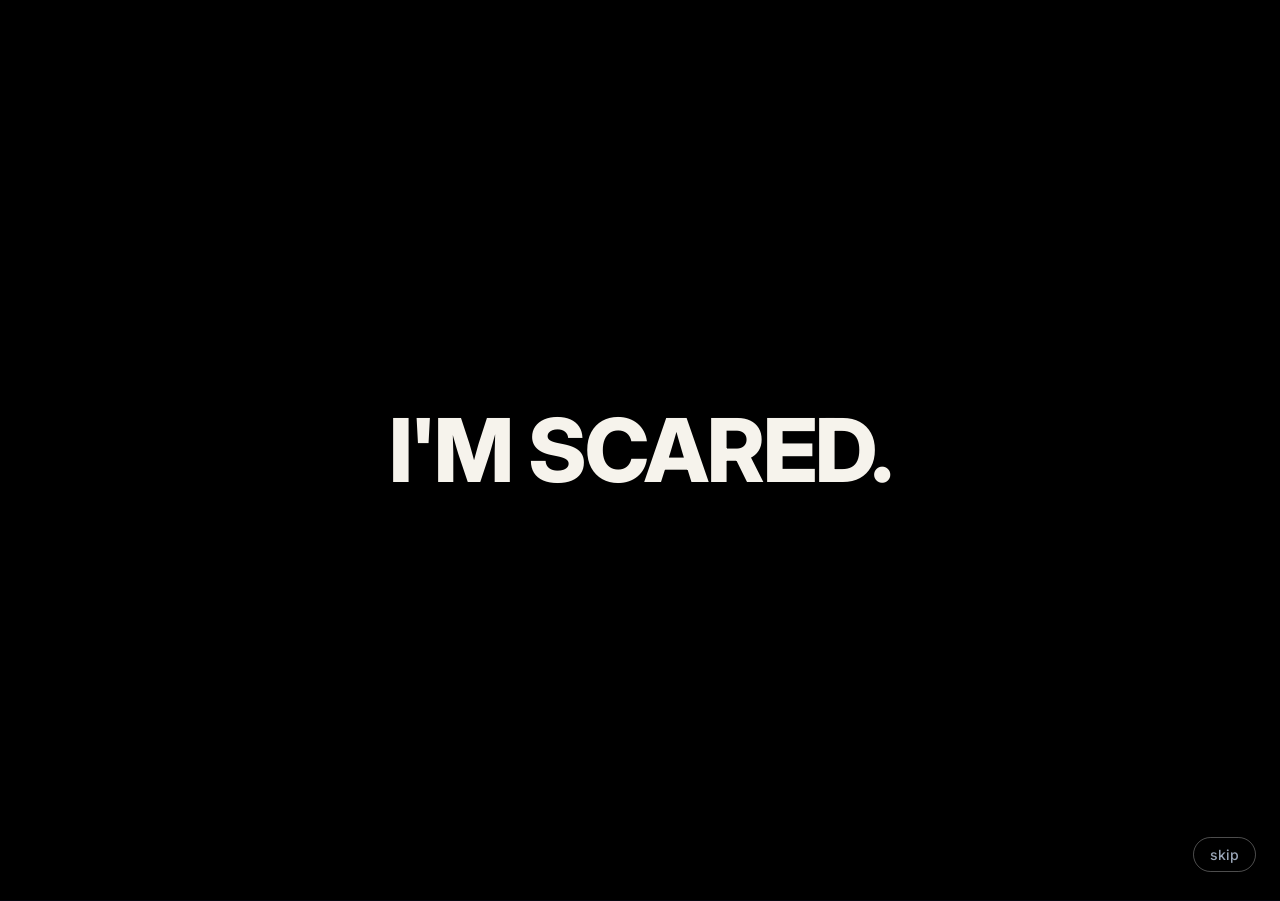
==== index.html @ d4929710 "Landing: age → % → email first, rest of the site after; top inviter gets it free forever; drop the b" ====
<!doctype html>
<html lang="en">
<head>
<meta charset="utf-8">
<meta name="viewport" content="width=device-width, initial-scale=1, viewport-fit=cover">
<title>Life Is Calling</title>
<meta name="description" content="A little fire that reminds you, a few times a day, that you're going to die. So you stop waiting for tomorrow and actually go live.">
<meta name="theme-color" content="#04070f">
<meta property="og:title" content="Life Is Calling">
<meta property="og:description" content="stop waiting for tomorrow.">
<meta property="og:image" content="https://christieonthestreet.github.io/lifeiscalling/img/home.jpg">
<link rel="icon" href="./icon.png">
<link rel="apple-touch-icon" href="./icon.png">
<link rel="preconnect" href="https://fonts.googleapis.com">
<link rel="preconnect" href="https://fonts.gstatic.com" crossorigin>
<link rel="stylesheet" href="https://fonts.googleapis.com/css2?family=Inter:wght@400;500;600;700;800&display=swap">
<style>
:root{
  --bg:#04070f; --bg2:#0a1428; --text:#f6f3ec; --muted:#9aa6b8; --line:rgba(255,255,255,.12);
  --sun:#f6dca6; --flame:#3d8bff; --ice:#9fd8ff;
  --melt:linear-gradient(115deg,#f79a7a 0%,#f5c99a 20%,#e6e2cf 36%,#67b8d6 54%,#7b98d6 72%,#d896c6 88%,#f79a7a 100%);
}
*{box-sizing:border-box;margin:0}
html{scroll-behavior:smooth;overflow-x:hidden}
body{background:var(--bg);color:var(--text);font-family:Inter,system-ui,sans-serif;-webkit-font-smoothing:antialiased;overflow-x:hidden}
a{color:inherit}
img{display:block;max-width:100%}
#sky{position:fixed;inset:0;z-index:0;pointer-events:none}
.page{position:relative;z-index:1}
.wrap{max-width:1120px;margin:0 auto;padding:0 20px}

/* nav */
nav{position:sticky;top:0;z-index:10;backdrop-filter:blur(14px);-webkit-backdrop-filter:blur(14px);background:rgba(4,7,15,.55);border-bottom:1px solid transparent;transition:border-color .3s}
nav.scrolled{border-bottom-color:var(--line)}
nav .wrap{display:flex;align-items:center;justify-content:space-between;height:64px;gap:16px}
.brand{display:flex;align-items:center;gap:8px;font-weight:700;font-size:17px;text-decoration:none;letter-spacing:-.2px}
.brand img{width:22px;height:auto}
.links{display:flex;align-items:center;gap:22px;font-size:14px;color:var(--muted)}
.links a{text-decoration:none}.links a:hover{color:var(--text)}
@media (max-width:720px){.links .hide-sm{display:none}}

/* buttons */
.btn{display:inline-flex;align-items:center;justify-content:center;gap:8px;border-radius:999px;padding:14px 24px;font-weight:600;font-size:16px;text-decoration:none;border:0;cursor:pointer;transition:transform .2s,box-shadow .2s}
.btn:hover{transform:translateY(-2px)}
.btn.melt{color:#1d1b2e;background:var(--melt);background-size:220% 100%;animation:melt 7s ease-in-out infinite alternate;box-shadow:0 0 28px rgba(247,154,122,.35),0 0 46px rgba(103,184,214,.25)}
.btn.ghost{border:1px solid rgba(255,255,255,.28);background:rgba(255,255,255,.04)}
.btn.small{padding:9px 16px;font-size:14px}
@keyframes melt{to{background-position:100% 0}}
@supports (background:linear-gradient(90deg in oklch,red,blue)){
  :root{--melt:linear-gradient(115deg in oklch,#f79a7a 0%,#f5c99a 20%,#e6e2cf 36%,#67b8d6 54%,#7b98d6 72%,#d896c6 88%,#f79a7a 100%)}
  h1 em,h2 em{background-image:linear-gradient(100deg in oklch,#f79a7a,#f5c99a 30%,#d896c6 65%,#67b8d6)}
}

/* hero */
.hero{display:grid;grid-template-columns:1.1fr .9fr;align-items:center;gap:40px;padding:72px 0 40px;min-height:calc(100vh - 64px);min-height:calc(100dvh - 64px)}
.kicker{display:inline-flex;align-items:center;gap:8px;font-size:13px;color:var(--muted);border:1px solid var(--line);border-radius:999px;padding:6px 12px;margin-bottom:22px}
.kicker i{width:7px;height:7px;border-radius:50%;background:#3dff9a;box-shadow:0 0 10px #3dff9a}
h1{font-weight:800;font-size:clamp(46px,8vw,96px);line-height:.95;letter-spacing:-3px}
h1 em,h2 em{font-style:normal;background:linear-gradient(100deg,#f79a7a,#f5c99a 30%,#d896c6 65%,#67b8d6);-webkit-background-clip:text;background-clip:text;color:transparent}
.secret{font-weight:600;font-size:clamp(17px,2.2vw,22px);color:var(--sun);margin-bottom:14px;letter-spacing:-.3px}
.lede{font-size:clamp(17px,2vw,20px);line-height:1.5;color:#c9d1dc;margin-top:22px;max-width:480px}
.ctas{display:flex;flex-wrap:wrap;gap:12px;margin-top:30px}
.soon{font-size:13px;color:var(--muted);margin-top:16px}
.hero-phone{justify-self:center;position:relative}
.hero-phone::before{content:"";position:absolute;inset:10% -8%;background:radial-gradient(circle,rgba(61,139,255,.35),transparent 65%);filter:blur(30px);z-index:-1}
.ticker{position:absolute;left:50%;bottom:-18px;transform:translateX(-50%);white-space:nowrap;max-width:92vw;background:rgba(10,20,40,.85);border:1px solid var(--line);border-radius:999px;padding:8px 16px;font-size:13px;color:var(--muted);font-variant-numeric:tabular-nums;backdrop-filter:blur(8px)}
.ticker b{color:var(--text)}
@media (max-width:860px){.hero{grid-template-columns:1fr;text-align:center;padding-top:48px;min-height:0}.lede{margin-left:auto;margin-right:auto}.ctas{justify-content:center}}

/* phone frame */
.phone{width:290px;aspect-ratio:390/844;border-radius:46px;padding:9px;background:linear-gradient(160deg,#2b3446,#11161f);box-shadow:0 0 0 1px rgba(255,255,255,.08),0 40px 90px rgba(0,0,0,.6)}
.phone img{width:100%;height:100%;object-fit:cover;border-radius:37px}
.tilt{transform:rotate(-3deg)}

/* excuses marquee */
.marquee{border-top:1px solid var(--line);border-bottom:1px solid var(--line);overflow:hidden;padding:18px 0;margin-top:40px;-webkit-mask-image:linear-gradient(90deg,transparent,#000 15% 85%,transparent);mask-image:linear-gradient(90deg,transparent,#000 15% 85%,transparent)}
.track{display:flex;gap:40px;width:max-content;animation:scroll 40s linear infinite}
.track span{font-weight:800;font-size:clamp(20px,3vw,30px);letter-spacing:-.5px;color:rgba(246,243,236,.85);white-space:nowrap}
.track span:nth-child(3n){color:var(--sun)}
.track span:nth-child(4n){color:rgba(246,243,236,.35)}
@keyframes scroll{to{transform:translateX(-50%)}}

/* sections */
section{padding:110px 0}
.eyebrow{font-size:13px;letter-spacing:3px;text-transform:lowercase;color:var(--muted);margin-bottom:14px}
h2{font-weight:800;font-size:clamp(36px,5.4vw,64px);line-height:1.02;letter-spacing:-2px}
.center{text-align:center}
.center .sub{margin-left:auto;margin-right:auto}
.sub{font-size:18px;line-height:1.55;color:#c9d1dc;margin-top:18px;max-width:520px}

/* screens strip */
.strip{display:flex;gap:26px;justify-content:center;margin-top:56px;overflow-x:auto;scroll-snap-type:x mandatory;padding:10px 20px 30px;-ms-overflow-style:none;scrollbar-width:none}
.strip::-webkit-scrollbar{display:none}
.strip figure{flex:0 0 auto;scroll-snap-align:center;text-align:center}
.strip .phone{width:230px}
.strip figure:nth-child(odd) .phone{transform:translateY(24px)}
.strip figcaption{margin-top:36px;font-weight:600}
.strip figcaption span{display:block;font-weight:400;font-size:14px;color:var(--muted);margin-top:4px}
@media (max-width:1000px){.strip{justify-content:flex-start;-webkit-mask-image:linear-gradient(90deg,transparent,#000 15% 85%,transparent);mask-image:linear-gradient(90deg,transparent,#000 15% 85%,transparent)}}

/* feature rows */
.feature{display:grid;grid-template-columns:1fr 1fr;gap:60px;align-items:center}
.feature.flip .text{order:2}
.feature .art{justify-self:center}
@media (max-width:860px){.feature{grid-template-columns:1fr;text-align:center}.feature.flip .text{order:0}.feature .sub{margin-left:auto;margin-right:auto}}
.notifs{display:flex;flex-direction:column;gap:14px;width:min(380px,100%)}
.notif{display:flex;gap:12px;align-items:flex-start;padding:14px 16px;border-radius:22px;background:rgb(255 255 255 / .09);border:1px solid rgb(255 255 255 / .12);backdrop-filter:blur(16px);text-align:left;animation:pop .8s both}
.notif:nth-child(2){animation-delay:.25s;opacity:.85;transform:scale(.97)}
.notif:nth-child(3){animation-delay:.5s;opacity:.65;transform:scale(.94)}
.notif img{width:38px;height:38px;border-radius:10px;background:#0a1830;padding:4px;object-fit:contain;flex:none}
.notif .t{display:flex;justify-content:space-between;font-weight:600;font-size:14px;gap:10px}
.notif .t span{color:var(--muted);font-weight:400}
.notif p{font-size:14px;color:#dfe5ee;margin-top:2px;line-height:1.35}
@keyframes pop{from{opacity:0;transform:translateY(16px)}}
.pills{display:flex;flex-wrap:wrap;gap:8px;margin-top:22px}
@media (max-width:860px){.pills{justify-content:center}}
.pill{font-size:13px;border:1px solid var(--line);border-radius:999px;padding:7px 12px;color:#dfe5ee}

/* weeks grid */
.weeks{margin-top:44px;display:flex;flex-direction:column;align-items:center;gap:18px}
.age{display:flex;align-items:center;gap:12px;font-size:18px}
.age input{width:86px;text-align:center;font:600 22px Inter,sans-serif;color:var(--text);background:rgba(255,255,255,.06);border:1px solid rgb(255 255 255 / .22);border-radius:14px;padding:10px}
#grid{width:min(760px,100%);height:auto}
.weeks .big{font-weight:800;font-size:clamp(34px,5vw,52px);letter-spacing:-1.5px;font-variant-numeric:tabular-nums}
.weeks .note{color:var(--muted);font-size:14px}

/* join: the fire, your age, your %, then your email */
.joinflow{min-height:calc(100vh - 64px);min-height:calc(100dvh - 64px);display:flex;align-items:center;padding:56px 0 70px}
.joinflow>.wrap{width:100%}
html.locked #rest,html.locked footer{display:none}
.peek{margin-top:26px;background:none;border:0;color:var(--muted);font:500 15px Inter,sans-serif;text-decoration:underline;cursor:pointer}
.jfire{position:relative;display:inline-flex;flex-direction:column;align-items:center;margin-bottom:22px}
.jfire img{width:96px;animation:float 4s ease-in-out infinite}
.bubble{background:#f6f3ec;color:#0a0d16;font-weight:700;font-size:18px;padding:12px 18px;border-radius:20px;margin-bottom:16px;position:relative;white-space:nowrap}
.bubble:after{content:"";position:absolute;left:50%;bottom:-8px;width:16px;height:16px;background:#f6f3ec;transform:translateX(-50%) rotate(45deg);border-radius:3px}
.jage{display:flex;flex-wrap:wrap;gap:14px;justify-content:center;align-items:center;margin-top:30px}
.jage .age input{width:96px}
.jresult{margin-top:40px}
.jpct{font-weight:800;font-size:clamp(40px,9vw,76px);letter-spacing:-2px;font-variant-numeric:tabular-nums;line-height:1}
.jlabel{color:var(--muted);font-size:20px;margin-top:6px}
.jbar{width:min(520px,100%);height:12px;border-radius:99px;background:#1f2a40;margin:22px auto 14px;overflow:hidden}
.jbar div{height:100%;width:0;border-radius:99px;background:linear-gradient(90deg,#ff4b3e,#f6dca6);transition:width 1.6s cubic-bezier(.2,.8,.2,1)}
.jsecs{font-size:18px}.jsecs b{font-variant-numeric:tabular-nums}
.fine{color:var(--muted);font-size:13px;margin-top:10px;line-height:1.5}
.jform,.jshare{display:flex;flex-direction:column;gap:12px;width:min(420px,100%);margin:44px auto 0}
.jpitch{font-weight:700;font-size:20px;line-height:1.35;margin-bottom:6px}
.jform input{font:inherit;font-size:17px;color:var(--text);background:rgba(255,255,255,.06);border:1px solid rgb(255 255 255 / .22);border-radius:999px;padding:15px 20px;text-align:center;outline:none}
.jform input:focus{border-color:var(--sun)}
.jnote{min-height:20px;color:var(--sun);font-weight:600}
.jshare h3{font-size:28px;letter-spacing:-.5px}
.jshare p{color:#c9d1dc;font-size:16px;line-height:1.5}.jshare p b{color:var(--text)}
.sr{position:absolute;width:1px;height:1px;overflow:hidden;clip:rect(0 0 0 0)}
.joinflow [hidden]{display:none!important}
button.btn{font-family:inherit}
.btn.ghost{color:var(--text)}

/* quote band */
.band{text-align:center;padding:120px 0}
.band h2{font-size:clamp(40px,7vw,84px)}

/* closing */
.closing{text-align:center;padding:120px 0 90px}
.closing img.fire{width:110px;margin:0 auto 26px;animation:float 4s ease-in-out infinite}
@keyframes float{50%{transform:translateY(-10px)}}
.closing .ctas{justify-content:center}

footer{border-top:1px solid var(--line);padding:30px 0 50px;font-size:14px;color:var(--muted)}
footer .wrap{display:flex;flex-wrap:wrap;gap:18px;justify-content:space-between}
footer .links{gap:18px}

.reveal{opacity:0;transform:translateY(30px);transition:opacity .9s ease,transform .9s ease}
.reveal.in{opacity:1;transform:none}

/* intro: the excuses flash up, then the page appears */
#intro{position:fixed;inset:0;z-index:100;background:#000;display:flex;align-items:center;justify-content:center;transition:opacity .9s ease}
#intro.gone{opacity:0;pointer-events:none}
#intro .say{font-weight:800;font-size:clamp(34px,8vw,88px);letter-spacing:-2px;line-height:1;text-align:center;padding:0 24px;color:#f6f3ec}
#intro .say.pop{animation:punch .5s ease-out}
#intro .say.soft{font-weight:600;letter-spacing:-1px;color:var(--sun);font-size:clamp(28px,6vw,64px);max-width:900px}
#intro button{position:absolute;bottom:28px;right:24px;background:none;border:1px solid rgba(255,255,255,.3);color:var(--muted);border-radius:999px;padding:8px 16px;font:500 14px Inter,sans-serif;cursor:pointer}
@keyframes punch{from{transform:scale(1.25);opacity:0}}
@media (prefers-reduced-motion:reduce){.track,.btn.melt,.closing img.fire{animation:none}.reveal{opacity:1;transform:none;transition:none}}
</style>
</head>
<body>
<div id="intro" aria-hidden="true"><div class="say" id="say"></div><button id="skipIntro" type="button">skip</button></div>
<script>
  // The rest of the site stays hidden until they've seen their own number (or signed up before).
  try { if (localStorage.getItem('lic-joined') !== '1') document.documentElement.classList.add('locked'); } catch (e) { document.documentElement.classList.add('locked'); }
</script>
<canvas id="sky" aria-hidden="true"></canvas>
<div class="page">

<nav id="nav"><div class="wrap">
  <a class="brand" href="./"><img src="./flame.png" alt="">life is calling</a>
  <div class="links">
    <a class="hide-sm" href="#how">how it works</a>
    <a class="hide-sm" href="./support.html">support</a>
    <a class="btn melt small" href="#join">join the waitlist</a>
  </div>
</div></nav>

<main>
<section id="join" class="joinflow">
  <div class="wrap center reveal">
    <div class="jfire">
      <div class="bubble">you’re dying rn, bish 💀</div>
      <img src="./flame.png" alt="The Life Is Calling fire">
    </div>
    <h2>how long <em>have you got?</em></h2>
    <form id="ageCalc" class="jage" novalidate>
      <label class="age">i'm <input id="jAge" type="number" inputmode="numeric" min="1" max="99" placeholder="29" aria-label="your age"> years old</label>
      <button class="btn melt" type="submit">show me</button>
    </form>

    <div id="jResult" class="jresult" hidden>
      <p class="jpct"><span id="jPct">0.00000000</span>%</p>
      <p class="jlabel">of your life, gone.</p>
      <div class="jbar" aria-hidden="true"><div id="jUsed"></div></div>
      <p class="jsecs"><b id="jSecs">0</b> seconds left. if you’re lucky 😉</p>
      <p class="fine">a rough guess from an average life of 80 years.</p>
    </div>

    <form id="jForm" class="jform" hidden novalidate>
      <p class="jpitch">so don’t waste them.<br>get the app first, plus founder perks.</p>
      <label class="sr" for="jEmail">your email</label>
      <input id="jEmail" type="email" inputmode="email" autocomplete="email" placeholder="your email" required>
      <button class="btn melt" type="submit" id="jGo">i’m in</button>
      <p class="jnote" id="jNote" role="status"></p>
      <p class="fine">by signing up you agree to get emails about the app. unsubscribe anytime. <a href="./privacy.html">privacy</a></p>
    </form>

    <div id="jShare" class="jshare" hidden>
      <h3>want it free, forever? 🔥</h3>
      <p>send it to 3 friends. <b>whoever invites the most people gets life is calling free, forever.</b></p>
      <button class="btn melt" type="button" id="jShareBtn">share with a friend</button>
      <button class="btn ghost" type="button" id="jCopyBtn">copy my invite link</button>
      <p class="fine" id="jShareNote" role="status">life’s too short to go alone.</p>
    </div>
    <button type="button" class="peek" id="peek" hidden>just looking? see the app ↓</button>
  </div>
</section>

<div id="rest">
<div class="wrap">
  <header class="hero">
    <div>
      <p class="secret">the secret to happiness? remembering you’re gonna die.</p>
      <h1>stop waiting for <em>tomorrow.</em></h1>
      <p class="lede">a little fire that reminds you, a few times a day, that you're going to die. so you stop overthinking, stop saving your life for later, and actually go live.</p>
      <div class="ctas">
        <a class="btn melt" href="#join">join the waitlist</a>
        <a class="btn ghost" href="https://testflight.apple.com/join/TR5dwAcK">try the iPhone beta</a>
      </div>
      <p class="soon">coming soon to the App Store and Google Play</p>
    </div>
    <div class="hero-phone">
      <div class="phone tilt"><img src="./img/home.jpg" alt="The Life Is Calling home screen: a live countdown of the seconds you have left, under a little blue fire" width="390" height="844"></div>
      <div class="ticker">you have about <b id="heroSecs">1,830,340,790</b> seconds left 😉</div>
    </div>
  </header>
</div>

<div class="marquee" aria-hidden="true"><div class="track" id="track"></div></div>

<section id="how">
  <div class="wrap feature reveal">
    <div class="text">
      <div class="eyebrow">the reminders</div>
      <h2>the wake-up call <em>you can't snooze.</em></h2>
      <p class="sub">1, 3 or 5 reminders a day, spread out so they never nag. calm, or unhinged if you need a slap. then one deep breath and one line of reflection.</p>
      <div class="pills"><span class="pill">normal mode</span><span class="pill">unhinged mode 🔥</span><span class="pill">breathe</span><span class="pill">reflections</span></div>
    </div>
    <div class="art notifs" aria-label="Example reminders">
      <div class="notif"><img src="./flame.png" alt=""><div style="flex:1"><div class="t">life is calling <span>now</span></div><p><b>remember, you're going to die.</b> so what are you doing today?</p></div></div>
      <div class="notif"><img src="./flame.png" alt=""><div style="flex:1"><div class="t">life is calling <span>2h ago</span></div><p><b>U DYING BABE 💀</b> and you're still scrolling??</p></div></div>
      <div class="notif"><img src="./flame.png" alt=""><div style="flex:1"><div class="t">life is calling <span>5h ago</span></div><p><b>don't forget, you're gonna die.</b> life is calling. pick up.</p></div></div>
    </div>
  </div>
</section>

<section>
  <div class="wrap center reveal">
    <div class="eyebrow">how it works</div>
    <h2>you don't need more motivation.<br><em>you need less time.</em></h2>
    <p class="sub">the app makes your time real, then pushes you to use it. no accounts, no feeds, nothing to scroll.</p>
  </div>
  <div class="strip reveal">
    <figure><div class="phone"><img src="./img/home.jpg" alt="Live countdown: seconds to answer the call" loading="lazy" width="390" height="844"></div><figcaption>your countdown<span>tap to switch to hours, days, months</span></figcaption></figure>
    <figure><div class="phone"><img src="./img/goals.jpg" alt="Goals page: start my youtube, sitting here for 6 weeks" loading="lazy" width="390" height="844"></div><figcaption>your goals<span>and how long they've been sitting there</span></figcaption></figure>
    <figure><div class="phone"><img src="./img/sky.jpg" alt="718 full moons left" loading="lazy" width="390" height="844"></div><figcaption>your moons<span>plus sunrises and sunsets</span></figcaption></figure>
    <figure><div class="phone"><img src="./img/dates.jpg" alt="Countdowns to your birthday, the end of the year and your own dates" loading="lazy" width="390" height="844"></div><figcaption>your dates<span>count down to what matters</span></figcaption></figure>
  </div>
</section>

<section>
  <div class="wrap feature flip reveal">
    <div class="text">
      <div class="eyebrow">your goals</div>
      <h2>stop saving your life <em>for later.</em></h2>
      <p class="sub">write down the thing you keep putting off. the app counts how long it's been sitting there, second by second, and brings it up in your reminders until you start.</p>
    </div>
    <div class="art"><div class="phone tilt"><img src="./img/goals.jpg" alt="Goals with live counters: 4,060,806 seconds and counting" loading="lazy" width="390" height="844"></div></div>
  </div>
</section>

<section>
  <div class="wrap center reveal">
    <div class="eyebrow">the honest maths</div>
    <h2>how many weeks <em>do you have?</em></h2>
    <p class="sub">a rough guess from an average lifespan of 80. each dot is one week.</p>
    <div class="weeks">
      <label class="age">i'm <input id="age" type="number" inputmode="numeric" min="1" max="99" value="29" aria-label="your age"> years old</label>
      <canvas id="grid" width="1520" height="760" aria-label="A grid of 4,160 dots, one per week of an 80-year life"></canvas>
      <div class="big"><span id="weeksLeft">2,652</span> weeks left</div>
      <div class="note">if you're lucky 😉 the bright ones are still yours.</div>
    </div>
  </div>
</section>

<section class="band">
  <div class="wrap reveal">
    <h2>there is no tomorrow.<br><em>there's today, and it's calling.</em></h2>
  </div>
</section>

<section class="closing">
  <div class="wrap reveal">
    <img class="fire" src="./flame.png" alt="The Life Is Calling fire">
    <h2>life is calling.<br>are you going to <em>pick up?</em></h2>
    <p class="sub" style="margin:18px auto 0">get it first when it launches, plus founder perks.</p>
    <div class="ctas" style="margin-top:28px">
      <a class="btn melt" href="#join">join the waitlist</a>
      <a class="btn ghost" href="https://testflight.apple.com/join/TR5dwAcK">try the iPhone beta</a>
    </div>
    <p class="soon">on android? email christieonthestreet@gmail.com with "android beta".</p>
  </div>
</section>
</div><!-- /rest -->
</main>

<footer><div class="wrap">
  <span>© 2026 Life Is Calling · made by @christieonthestreet</span>
  <div class="links"><a href="./support.html">support</a><a href="./privacy.html">privacy</a><a href="https://www.apple.com/legal/internet-services/itunes/dev/stdeula/">terms</a></div>
</div></footer>
</div>

<script>
// the intro: excuses flash up, then "but what if…", then the page. once per visit.
(() => {
  const intro = document.getElementById('intro'), say = document.getElementById('say');
  let seen = false;
  try { seen = sessionStorage.getItem('intro-seen') === '1'; sessionStorage.setItem('intro-seen', '1'); } catch (e) {}
  if (seen || matchMedia('(prefers-reduced-motion: reduce)').matches) { intro.remove(); return; }
  document.documentElement.style.overflow = 'hidden';
  const LINES = ['I SHOULD HAVE STARTED EARLIER.', "IT'S TOO LATE..", "I'M TOO OLD...", "I'M SCARED.", 'WHAT WILL PEOPLE THINK?', 'NEXT YEAR.', 'ONE DAY...'];
  const timers = [];
  const show = (text, soft) => { say.textContent = text; say.className = 'say' + (soft ? ' soft' : ''); void say.offsetWidth; say.classList.add('pop'); };
  let t = 300;
  LINES.forEach(line => { timers.push(setTimeout(() => show(line), t)); t += 650; });
  timers.push(setTimeout(() => show('but what if.....', true), t)); t += 1500;
  timers.push(setTimeout(() => show('what if the secret to happiness was ........', true), t)); t += 2300;
  timers.push(setTimeout(() => show('remembering you’re gonna die.'), t)); t += 2600;
  const end = () => { timers.forEach(clearTimeout); intro.classList.add('gone'); document.documentElement.style.overflow = ''; setTimeout(() => intro.remove(), 1000); };
  timers.push(setTimeout(end, t));
  document.getElementById('skipIntro').addEventListener('click', end);
})();

// twinkling star sky
(() => {
  const c = document.getElementById('sky'), x = c.getContext('2d');
  const still = matchMedia('(prefers-reduced-motion: reduce)').matches;
  let W, H, stars = [];
  function size() {
    const d = Math.min(2, devicePixelRatio || 1);
    W = innerWidth; H = innerHeight; c.width = W * d; c.height = H * d; c.style.width = W + 'px'; c.style.height = H + 'px';
    x.setTransform(d, 0, 0, d, 0, 0);
    stars = Array.from({ length: Math.round(W * H / 5000) }, () => ({ x: Math.random() * W, y: Math.random() * H, r: Math.random() * 1.3 + .2, p: Math.random() * 7, s: Math.random() * 1.5 + .4 }));
  }
  function draw(t) {
    const g = x.createRadialGradient(W * .7, H * .2, 0, W * .7, H * .2, Math.max(W, H));
    g.addColorStop(0, '#0d1d3c'); g.addColorStop(.5, '#050a16'); g.addColorStop(1, '#03050b');
    x.fillStyle = g; x.fillRect(0, 0, W, H);
    for (const s of stars) {
      x.globalAlpha = .25 + .75 * Math.max(0, Math.sin(t / 1000 * s.s + s.p)) ** 3;
      x.fillStyle = '#fff'; x.beginPath(); x.arc(s.x, s.y, s.r, 0, 7); x.fill();
    }
    x.globalAlpha = 1;
    if (!still) requestAnimationFrame(draw);
  }
  size(); addEventListener('resize', size); requestAnimationFrame(draw);
})();

// nav border on scroll
const nav = document.getElementById('nav');
addEventListener('scroll', () => nav.classList.toggle('scrolled', scrollY > 10), { passive: true });

// the excuses
const EXCUSES = ["I'LL DO IT TOMORROW.", 'NEXT YEAR.', 'ONE DAY...', "I'M TOO OLD.", 'WHAT WILL PEOPLE THINK?', "IT'S TOO LATE.", "I'LL START WHEN I'M READY.", 'BUT WHAT IF I FAIL?', "I'LL CALL THEM TOMORROW.", 'I SHOULD HAVE STARTED EARLIER.'];
document.getElementById('track').innerHTML = [...EXCUSES, ...EXCUSES].map(e => `<span>${e}</span>`).join('');

// hero ticker: seconds left for a 29-year-old with ~58 years to go
const heroEnd = Date.now() + 58 * 365.25 * 864e5;
const heroSecs = document.getElementById('heroSecs');
setInterval(() => { heroSecs.textContent = Math.floor((heroEnd - Date.now()) / 1000).toLocaleString('en-AU'); }, 1000);

// weeks grid
(() => {
  const c = document.getElementById('grid'), x = c.getContext('2d'), input = document.getElementById('age'), out = document.getElementById('weeksLeft');
  const YEARS = 80, COLS = 104, TOTAL = YEARS * 52, ROWS = TOTAL / COLS;
  let shown = 0, target = 0, raf;
  function draw(lived) {
    x.clearRect(0, 0, c.width, c.height);
    const cell = c.width / COLS, r = cell * .34;
    for (let i = 0; i < TOTAL; i++) {
      const col = i % COLS, row = Math.floor(i / COLS), gone = i < lived;
      x.fillStyle = gone ? 'rgba(255,255,255,.14)' : (i < lived + 52 ? '#f6dca6' : 'rgba(159,216,255,.9)');
      x.beginPath(); x.arc(col * cell + cell / 2, row * cell + cell / 2, r, 0, 7); x.fill();
    }
  }
  function set() {
    const age = Math.min(99, Math.max(1, +input.value || 0));
    target = Math.min(TOTAL, Math.round(age * 52));
    out.textContent = Math.max(0, TOTAL - target).toLocaleString('en-AU');
    cancelAnimationFrame(raf);
    const step = () => { shown += (target - shown) * .12; if (Math.abs(target - shown) < 1) shown = target; draw(Math.round(shown)); if (shown !== target) raf = requestAnimationFrame(step); };
    step();
  }
  c.height = Math.ceil(ROWS) * (c.width / COLS);
  input.addEventListener('input', set); set();
})();

// join: age → your % → email → invite 3 friends
(() => {
  const KIT_FORM_ID = '10197159';
  const KIT_PUBLIC_KEY = 'WGpUyz0uVnqlYhpKGisKcQ'; // Kit's public v3 key: it can only add people to forms
  const LIFE = 80 * 365.25 * 864e5;
  const $ = (id) => document.getElementById(id);
  const store = { get(k) { try { return localStorage.getItem(k); } catch { return null; } }, set(k, v) { try { localStorage.setItem(k, v); } catch {} } };
  // invites: everyone gets a code; a friend's link (?ref=code) is remembered and saved to Kit with their sign-up
  const refIn = (new URLSearchParams(location.search).get('ref') || '').replace(/[^a-z0-9]/gi, '').slice(0, 12);
  if (refIn) store.set('lic-referred-by', refIn);
  let myCode = store.get('lic-ref-code');
  if (!myCode) { myCode = Math.random().toString(36).slice(2, 9); store.set('lic-ref-code', myCode); }
  const link = () => `https://christieonthestreet.github.io/lifeiscalling/?ref=${myCode}#join`;
  const text = 'this app reminds you you’re going to die (in a good way 😅). join the waitlist with my link:';

  let born = 0, tick;
  $('ageCalc').addEventListener('submit', (e) => {
    e.preventDefault();
    const age = Math.min(99, Math.max(1, +$('jAge').value || 0));
    if (!$('jAge').value) { $('jAge').focus(); return; }
    $('jAge').blur();
    born = Date.now() - age * 365.25 * 864e5 - 182 * 864e5; // middle of that year of age
    $('jResult').hidden = false; $('jForm').hidden = false;
    clearInterval(tick);
    const draw = () => {
      const gone = Math.min(1, (Date.now() - born) / LIFE);
      $('jPct').textContent = (gone * 100).toFixed(8);
      $('jUsed').style.width = (gone * 100) + '%';
      $('jSecs').textContent = Math.max(0, Math.floor((born + LIFE - Date.now()) / 1000)).toLocaleString('en-AU');
    };
    requestAnimationFrame(draw); tick = setInterval(draw, 80);
    $('peek').hidden = false;
    setTimeout(() => $('jResult').scrollIntoView({ behavior: 'smooth', block: 'start' }), 120);
  });

  $('jForm').addEventListener('submit', async (e) => {
    e.preventDefault();
    const email = $('jEmail').value.trim(), note = $('jNote');
    if (!/^[^\s@]+@[^\s@]+\.[^\s@]+$/.test(email)) { note.textContent = 'that email doesn’t look right. check it and try again.'; return; }
    $('jGo').disabled = true; note.textContent = 'adding u…';
    try {
      const res = await fetch(`https://api.convertkit.com/v3/forms/${KIT_FORM_ID}/subscribe`, {
        method: 'POST', headers: { 'Content-Type': 'application/json' },
        body: JSON.stringify({ api_key: KIT_PUBLIC_KEY, email, fields: { ref_code: myCode, referred_by: store.get('lic-referred-by') || '' } }),
      });
      const data = await res.json().catch(() => ({}));
      if (!res.ok || !data.subscription) throw new Error('kit said no');
      $('jEmail').value = ''; $('jEmail').blur();
      note.textContent = 'you’re on the list. now go live.';
      $('jShare').hidden = false;
      store.set('lic-joined', '1');
      unlock();
      setTimeout(() => $('jShare').scrollIntoView({ behavior: 'smooth', block: 'center' }), 120);
    } catch {
      note.textContent = 'that didn’t go through. check your connection and try again.';
    } finally { $('jGo').disabled = false; }
  });

  async function copy() {
    try { await navigator.clipboard.writeText(`${text} ${link()}`); $('jShareNote').textContent = 'copied. paste it to your group chat.'; }
    catch { $('jShareNote').textContent = link(); }
  }
  $('jShareBtn').addEventListener('click', async () => {
    if (navigator.share) { try { await navigator.share({ title: 'life is calling', text, url: link() }); $('jShareNote').textContent = 'sent. you’re a good friend. 🔥'; } catch {} }
    else copy();
  });
  $('jCopyBtn').addEventListener('click', copy);
  function unlock() {
    document.documentElement.classList.remove('locked');
    $('peek').hidden = true;
    document.querySelectorAll('#rest .reveal').forEach((el) => io.observe(el));
  }
  $('peek').addEventListener('click', () => { unlock(); setTimeout(() => document.querySelector('#rest').scrollIntoView({ behavior: 'smooth' }), 60); });
  // nav links to hidden parts open the site too
  document.querySelectorAll('nav a[href^="#"]:not([href="#join"])').forEach((a) => a.addEventListener('click', unlock));
})();

// fade sections in as you scroll
const io = new IntersectionObserver(es => es.forEach(e => { if (e.isIntersecting) { e.target.classList.add('in'); io.unobserve(e.target); } }), { threshold: .15 });
document.querySelectorAll('.reveal').forEach(el => io.observe(el));
</script>
</body>
</html>
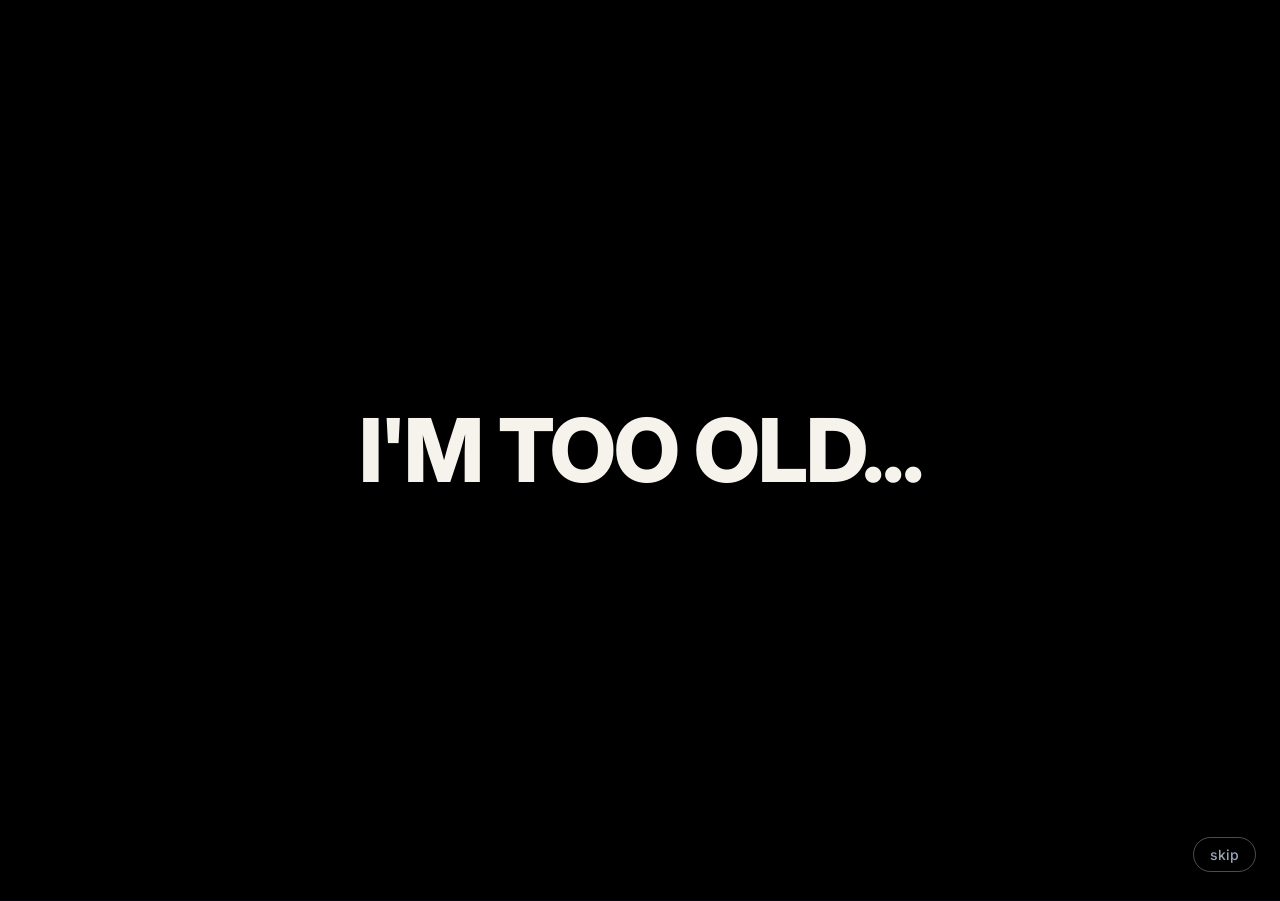
==== commit fbae5487: "Intro: 'but what if… the secret to happiness was… remembering you're gonna die' (in red), then the f" ====
--- a/index.html
+++ b/index.html
@@ -128,6 +128,15 @@
 .joinflow{min-height:calc(100vh - 64px);min-height:calc(100dvh - 64px);display:flex;align-items:center;padding:56px 0 70px}
 .joinflow>.wrap{width:100%}
 html.locked #rest,html.locked footer{display:none}
+.joinflow .jfire img,.joinflow .bubble,.joinflow .jq,.joinflow .jage{opacity:0}
+.joinflow.go .jfire img{animation:popIn .7s cubic-bezier(.2,1.6,.4,1) .1s both,float 4s ease-in-out 1s infinite}
+.joinflow.go .bubble{animation:popIn .6s cubic-bezier(.2,1.6,.4,1) .9s both}
+.joinflow.go .jq{animation:rise .8s ease 1.9s both}
+.joinflow.go .jage{animation:rise .8s ease 2.5s both}
+@keyframes popIn{from{opacity:0;transform:scale(.3)}to{opacity:1;transform:none}}
+@keyframes rise{from{opacity:0;transform:translateY(16px)}to{opacity:1;transform:none}}
+@media (prefers-reduced-motion:reduce){.joinflow .jfire img,.joinflow .bubble,.joinflow .jq,.joinflow .jage{opacity:1;animation:none!important}}
+#intro .say.red{color:#ff4b3e}
 .peek{margin-top:26px;background:none;border:0;color:var(--muted);font:500 15px Inter,sans-serif;text-decoration:underline;cursor:pointer}
 .jfire{position:relative;display:inline-flex;flex-direction:column;align-items:center;margin-bottom:22px}
 .jfire img{width:96px;animation:float 4s ease-in-out infinite}
@@ -202,12 +211,12 @@
 
 <main>
 <section id="join" class="joinflow">
-  <div class="wrap center reveal">
+  <div class="wrap center">
     <div class="jfire">
-      <div class="bubble">you’re dying rn, bish 💀</div>
+      <div class="bubble">you’re dying rn, bish 😊</div>
       <img src="./flame.png" alt="The Life Is Calling fire">
     </div>
-    <h2>how long <em>have you got?</em></h2>
+    <h2 class="jq">how long <em>have you got?</em></h2>
     <form id="ageCalc" class="jage" novalidate>
       <label class="age">i'm <input id="jAge" type="number" inputmode="numeric" min="1" max="99" placeholder="29" aria-label="your age"> years old</label>
       <button class="btn melt" type="submit">show me</button>
@@ -351,17 +360,18 @@
   const intro = document.getElementById('intro'), say = document.getElementById('say');
   let seen = false;
   try { seen = sessionStorage.getItem('intro-seen') === '1'; sessionStorage.setItem('intro-seen', '1'); } catch (e) {}
-  if (seen || matchMedia('(prefers-reduced-motion: reduce)').matches) { intro.remove(); return; }
+  const go = () => document.getElementById('join').classList.add('go');
+  if (seen || matchMedia('(prefers-reduced-motion: reduce)').matches) { intro.remove(); go(); return; }
   document.documentElement.style.overflow = 'hidden';
   const LINES = ['I SHOULD HAVE STARTED EARLIER.', "IT'S TOO LATE..", "I'M TOO OLD...", "I'M SCARED.", 'WHAT WILL PEOPLE THINK?', 'NEXT YEAR.', 'ONE DAY...'];
   const timers = [];
-  const show = (text, soft) => { say.textContent = text; say.className = 'say' + (soft ? ' soft' : ''); void say.offsetWidth; say.classList.add('pop'); };
+  const show = (text, soft) => { say.textContent = text; say.className = 'say' + (soft === 'red' ? ' red' : soft ? ' soft' : ''); void say.offsetWidth; say.classList.add('pop'); };
   let t = 300;
   LINES.forEach(line => { timers.push(setTimeout(() => show(line), t)); t += 650; });
   timers.push(setTimeout(() => show('but what if.....', true), t)); t += 1500;
-  timers.push(setTimeout(() => show('what if the secret to happiness was ........', true), t)); t += 2300;
-  timers.push(setTimeout(() => show('remembering you’re gonna die.'), t)); t += 2600;
-  const end = () => { timers.forEach(clearTimeout); intro.classList.add('gone'); document.documentElement.style.overflow = ''; setTimeout(() => intro.remove(), 1000); };
+  timers.push(setTimeout(() => show('the secret to happiness was…', true), t)); t += 2100;
+  timers.push(setTimeout(() => show('remembering you’re gonna die.', 'red'), t)); t += 2600;
+  const end = () => { timers.forEach(clearTimeout); intro.classList.add('gone'); setTimeout(go, 500); document.documentElement.style.overflow = ''; setTimeout(() => intro.remove(), 1000); };
   timers.push(setTimeout(end, t));
   document.getElementById('skipIntro').addEventListener('click', end);
 })();
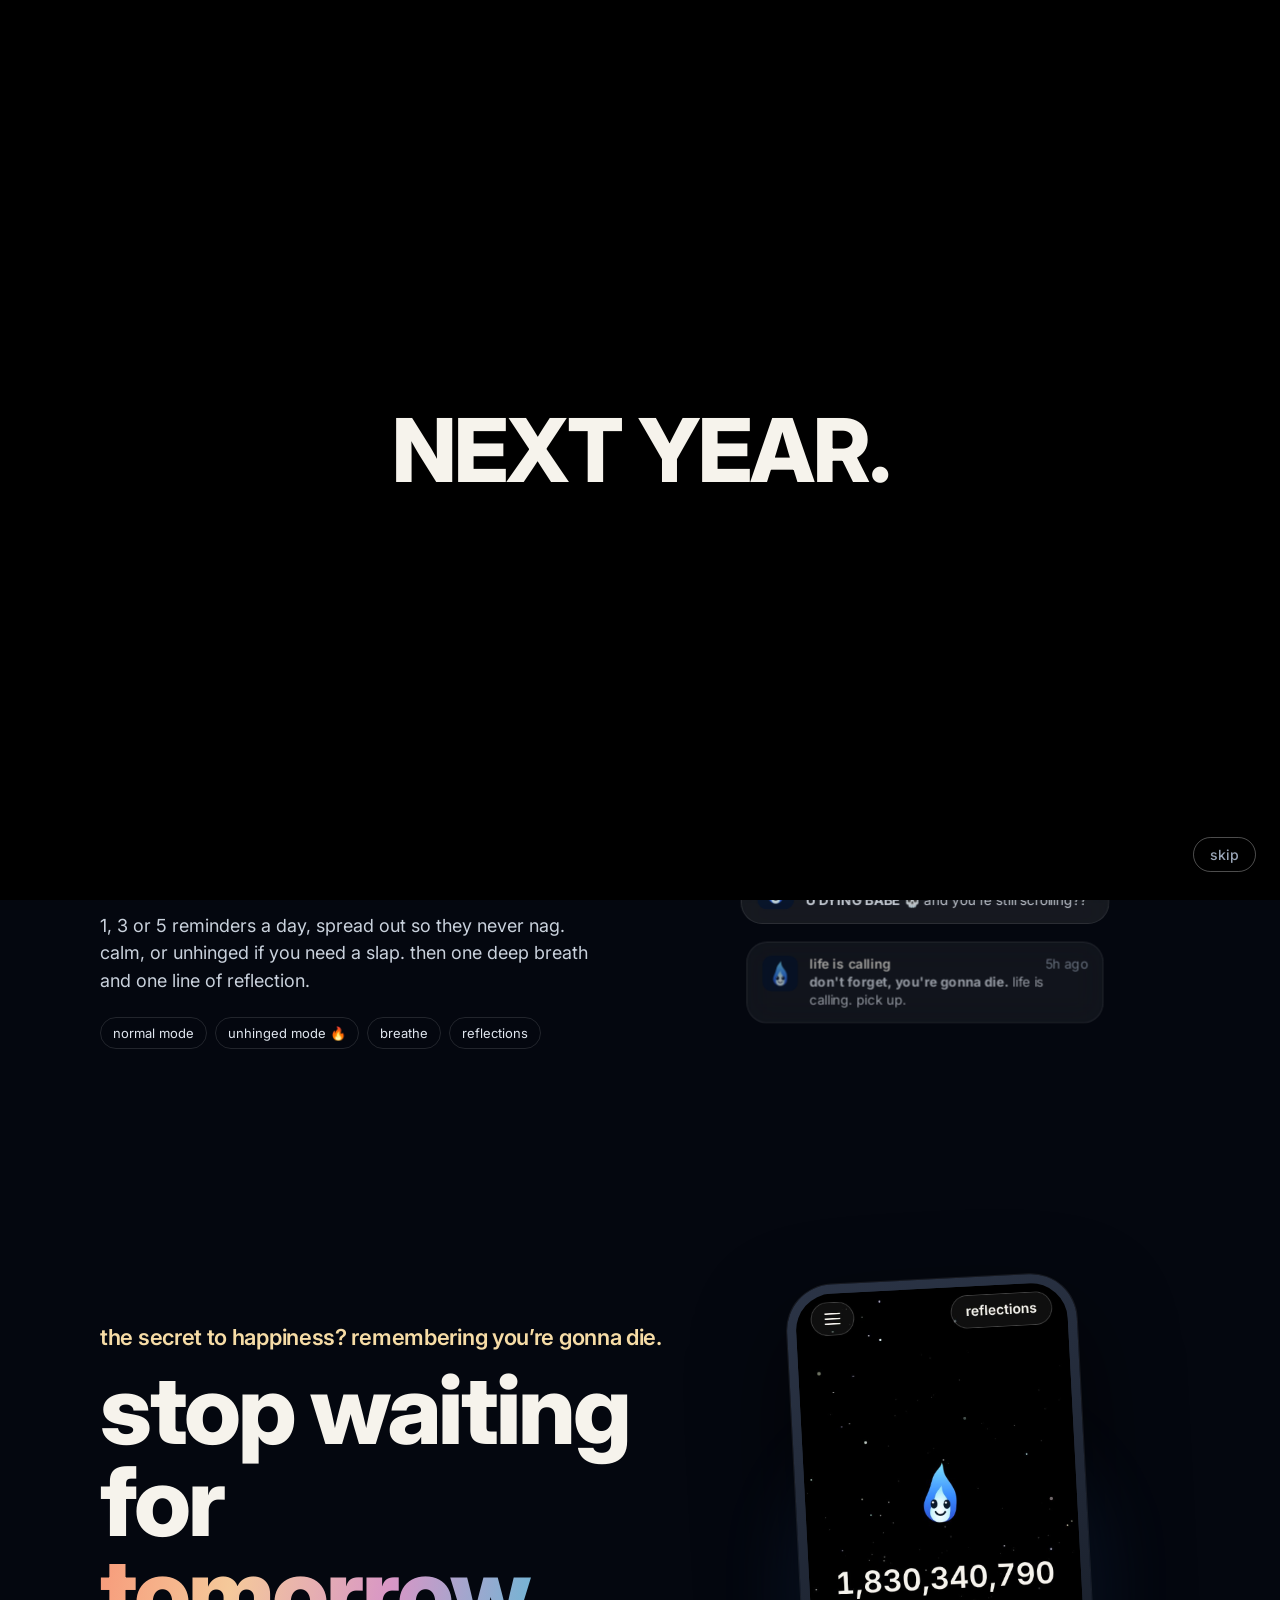
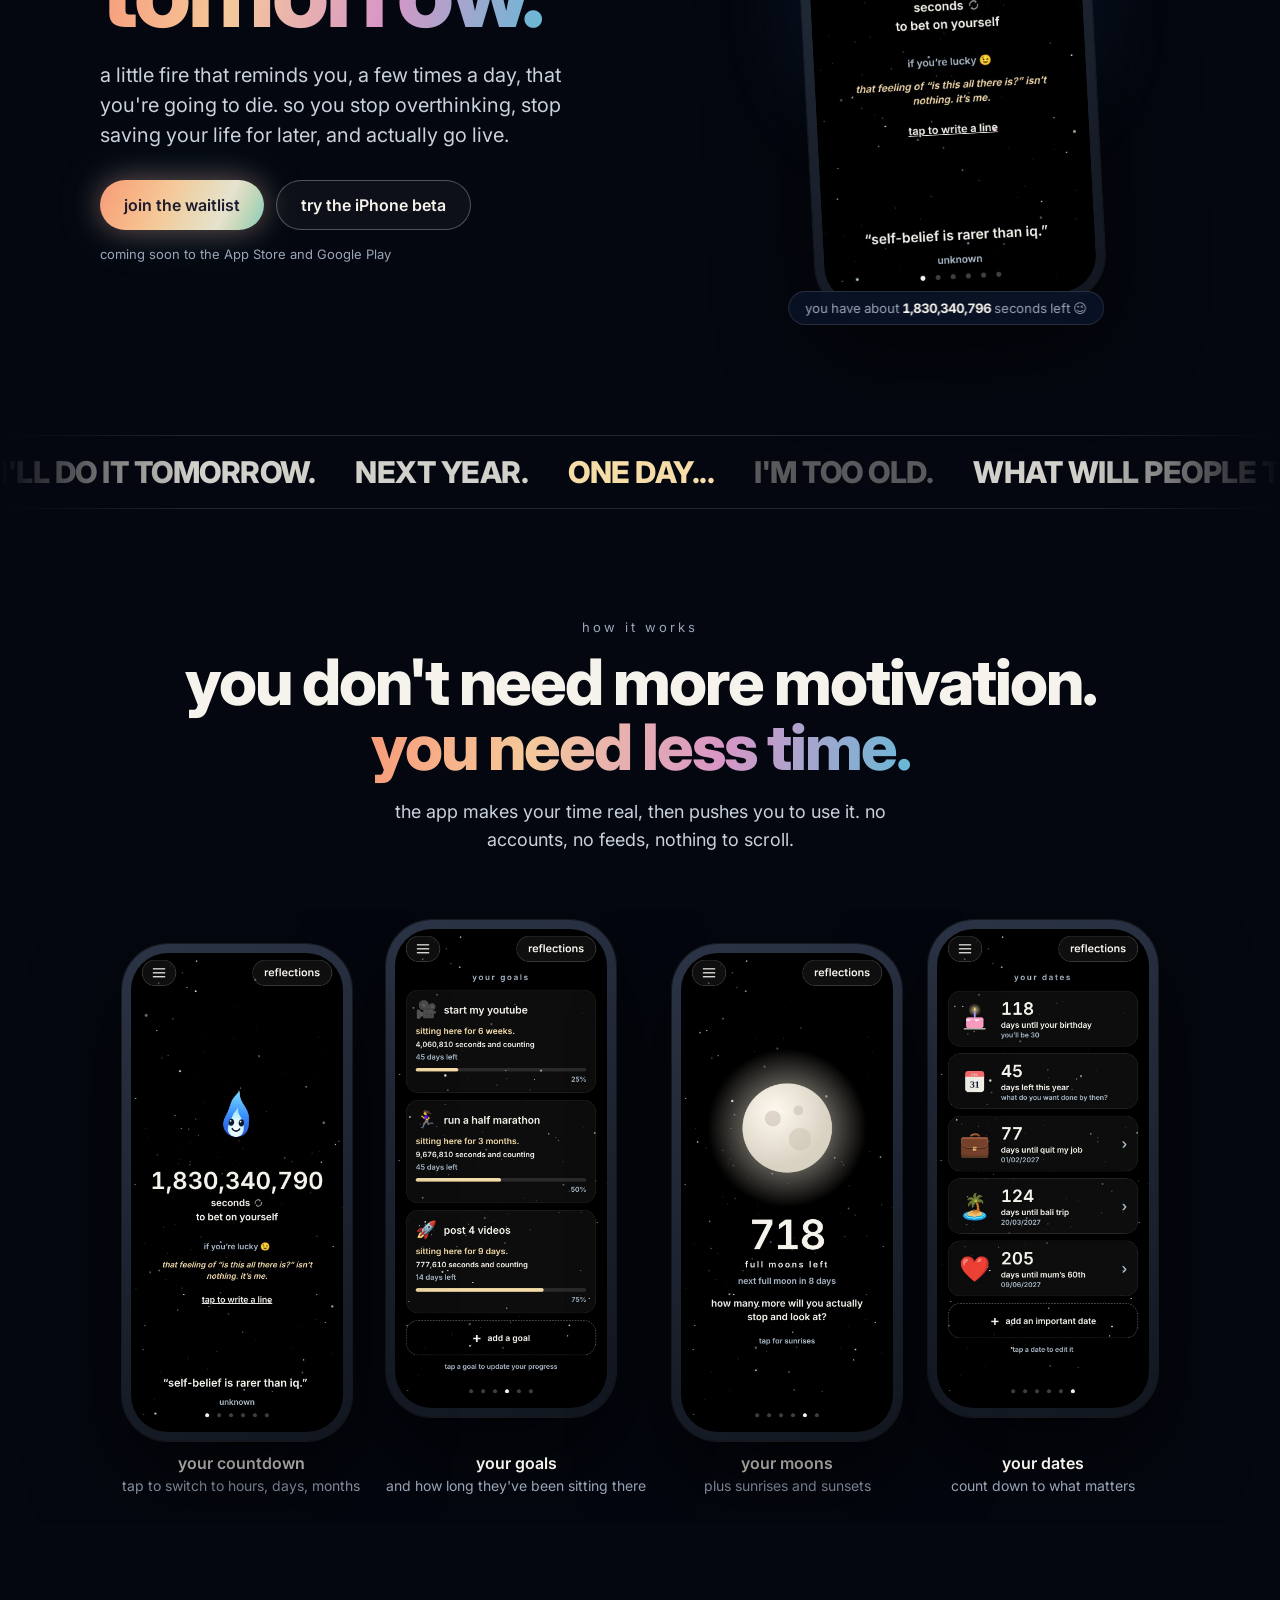
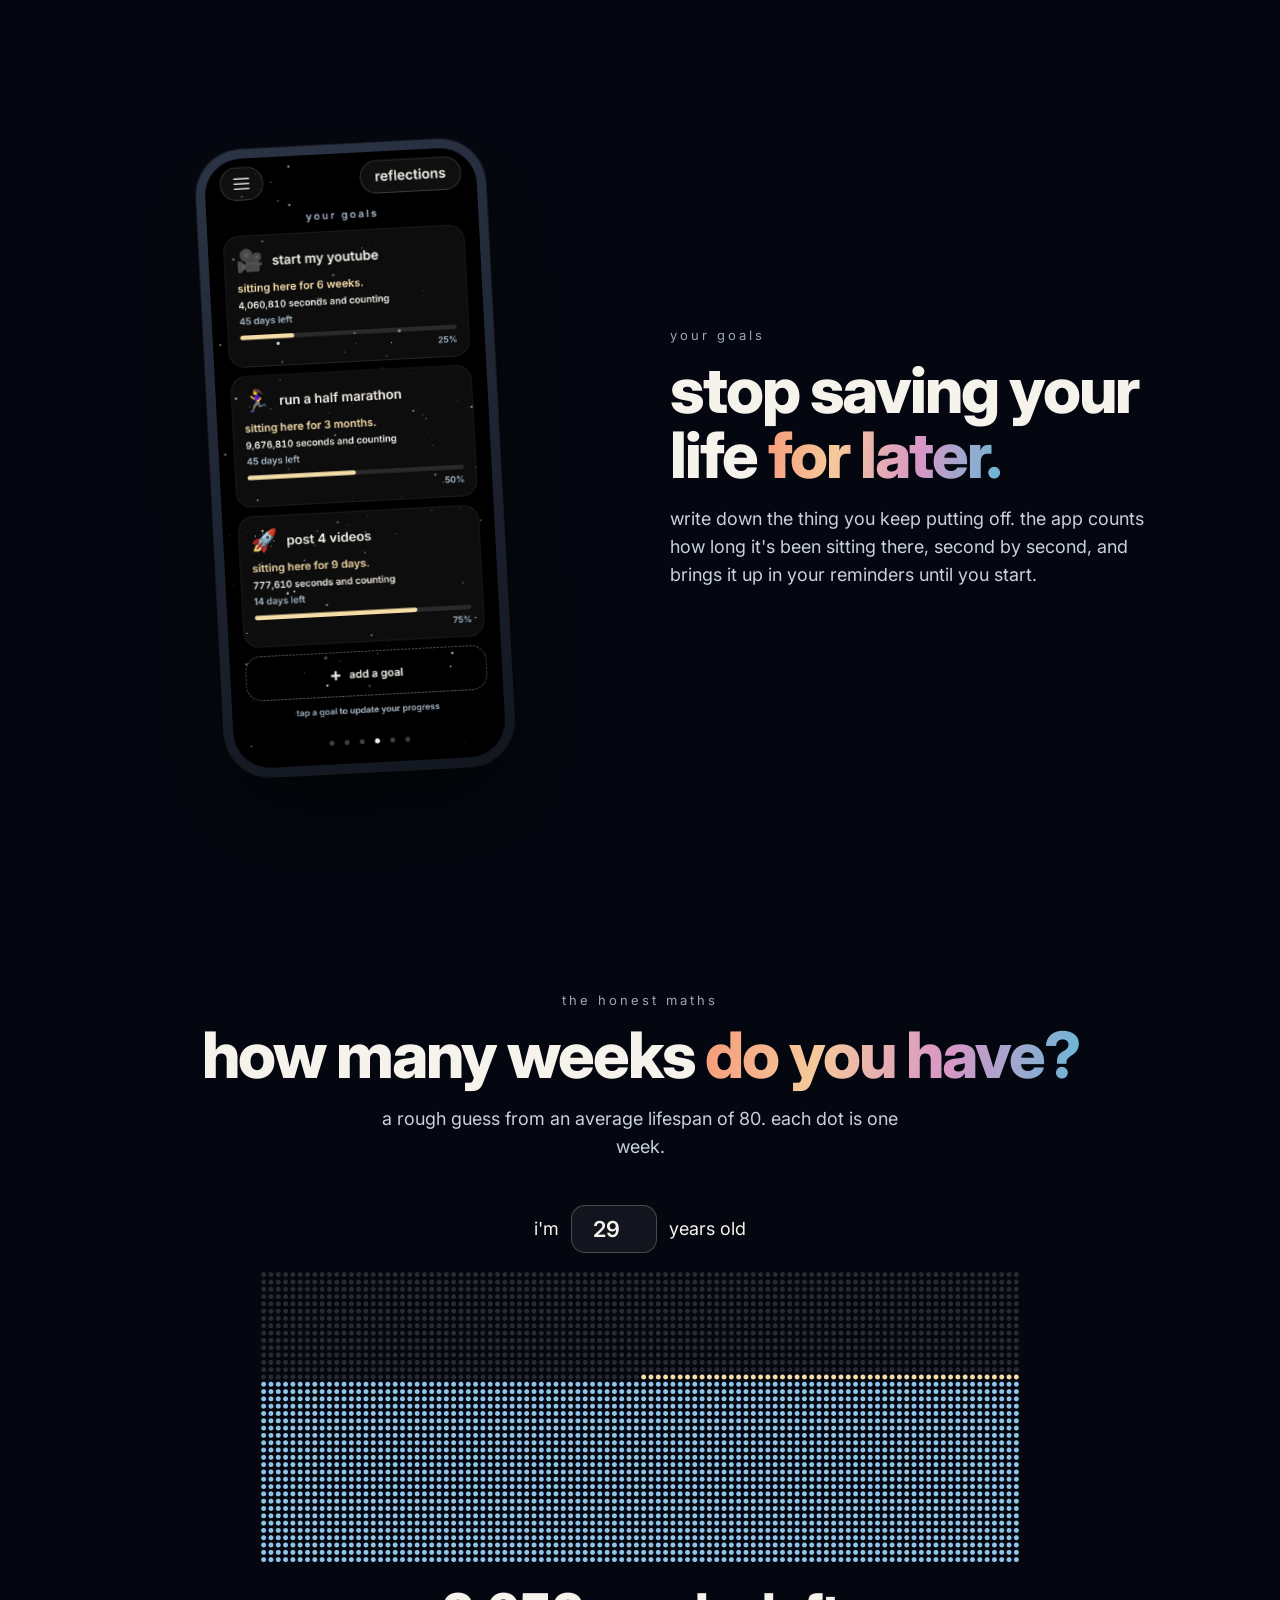
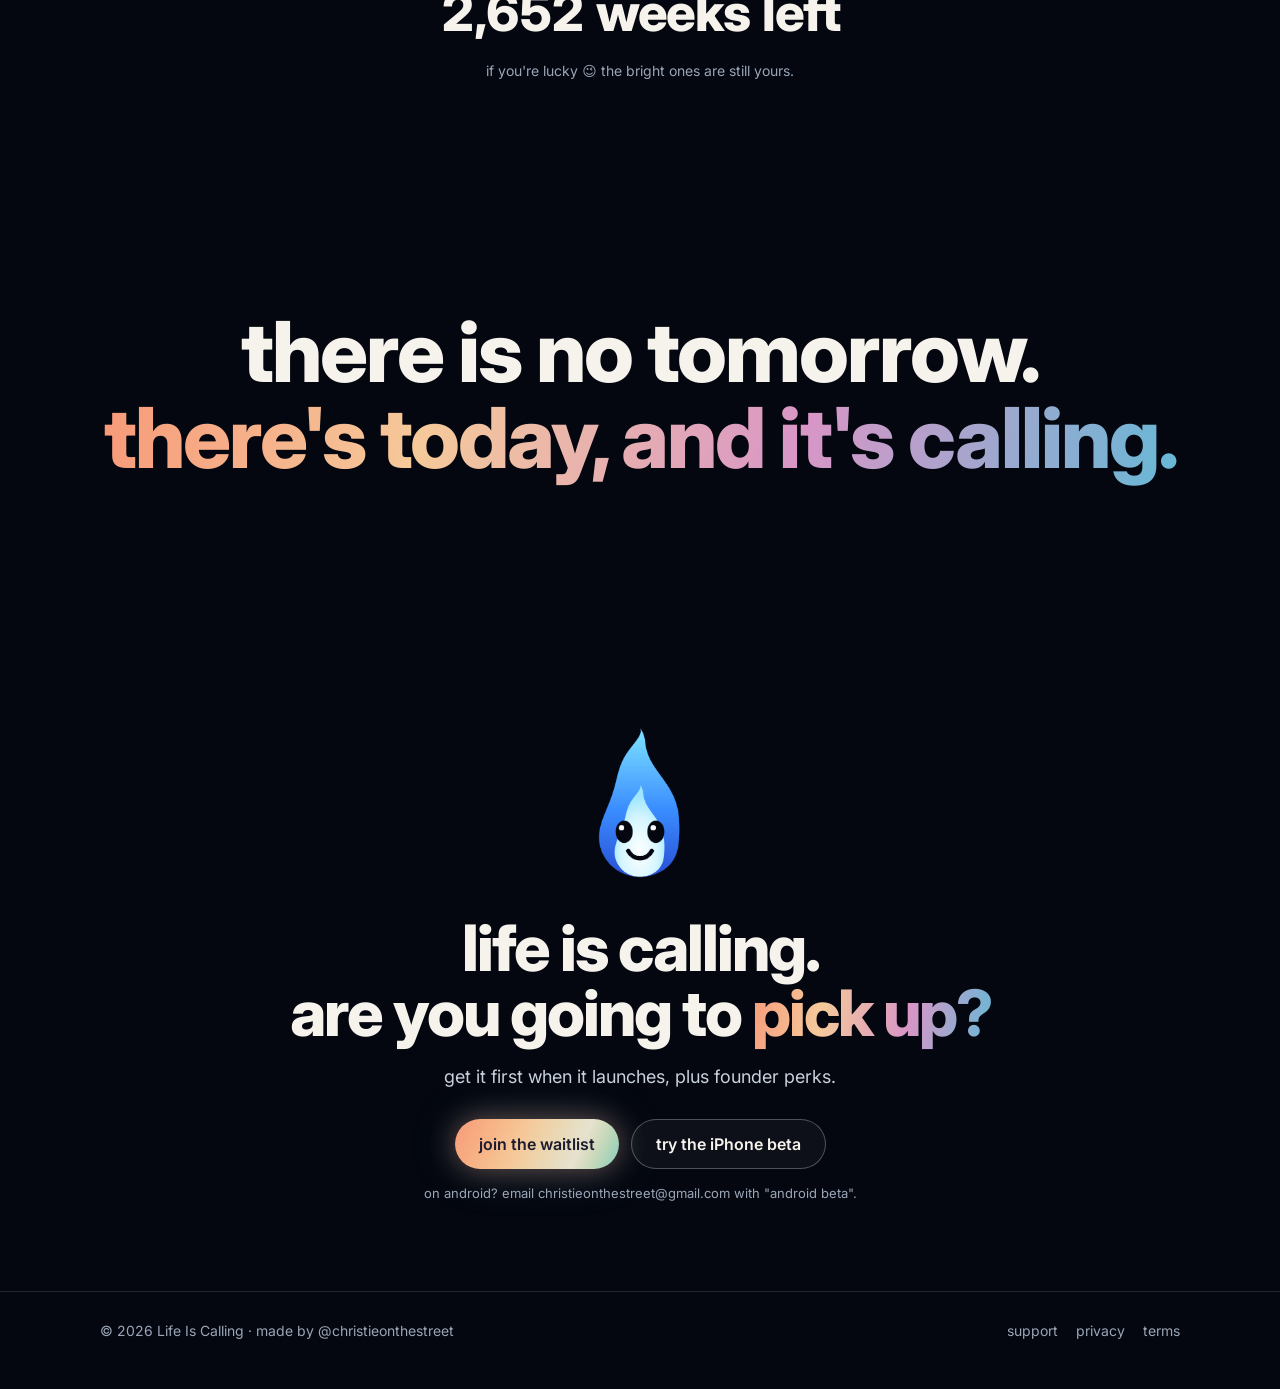
==== commit 571e3b4e: "Landing: whole page scrolls again; reminders right under the sign-up; no emoji in the bubble Co-Auth" ====
--- a/index.html
+++ b/index.html
@@ -125,9 +125,8 @@
 .weeks .note{color:var(--muted);font-size:14px}
 
 /* join: the fire, your age, your %, then your email */
-.joinflow{min-height:calc(100vh - 64px);min-height:calc(100dvh - 64px);display:flex;align-items:center;padding:56px 0 70px}
+.joinflow{min-height:72vh;min-height:72dvh;display:flex;align-items:center;padding:40px 0 30px}
 .joinflow>.wrap{width:100%}
-html.locked #rest,html.locked footer{display:none}
 .joinflow .jfire img,.joinflow .bubble,.joinflow .jq,.joinflow .jage{opacity:0}
 .joinflow.go .jfire img{animation:popIn .7s cubic-bezier(.2,1.6,.4,1) .1s both,float 4s ease-in-out 1s infinite}
 .joinflow.go .bubble{animation:popIn .6s cubic-bezier(.2,1.6,.4,1) .9s both}
@@ -137,7 +136,6 @@
 @keyframes rise{from{opacity:0;transform:translateY(16px)}to{opacity:1;transform:none}}
 @media (prefers-reduced-motion:reduce){.joinflow .jfire img,.joinflow .bubble,.joinflow .jq,.joinflow .jage{opacity:1;animation:none!important}}
 #intro .say.red{color:#ff4b3e}
-.peek{margin-top:26px;background:none;border:0;color:var(--muted);font:500 15px Inter,sans-serif;text-decoration:underline;cursor:pointer}
 .jfire{position:relative;display:inline-flex;flex-direction:column;align-items:center;margin-bottom:22px}
 .jfire img{width:96px;animation:float 4s ease-in-out infinite}
 .bubble{background:#f6f3ec;color:#0a0d16;font-weight:700;font-size:18px;padding:12px 18px;border-radius:20px;margin-bottom:16px;position:relative;white-space:nowrap}
@@ -193,10 +191,6 @@
 </head>
 <body>
 <div id="intro" aria-hidden="true"><div class="say" id="say"></div><button id="skipIntro" type="button">skip</button></div>
-<script>
-  // The rest of the site stays hidden until they've seen their own number (or signed up before).
-  try { if (localStorage.getItem('lic-joined') !== '1') document.documentElement.classList.add('locked'); } catch (e) { document.documentElement.classList.add('locked'); }
-</script>
 <canvas id="sky" aria-hidden="true"></canvas>
 <div class="page">
 
@@ -213,7 +207,7 @@
 <section id="join" class="joinflow">
   <div class="wrap center">
     <div class="jfire">
-      <div class="bubble">you’re dying rn, bish 😊</div>
+      <div class="bubble">you’re dying rn, bish</div>
       <img src="./flame.png" alt="The Life Is Calling fire">
     </div>
     <h2 class="jq">how long <em>have you got?</em></h2>
@@ -246,7 +240,22 @@
       <button class="btn ghost" type="button" id="jCopyBtn">copy my invite link</button>
       <p class="fine" id="jShareNote" role="status">life’s too short to go alone.</p>
     </div>
-    <button type="button" class="peek" id="peek" hidden>just looking? see the app ↓</button>
+  </div>
+</section>
+
+<section id="how" style="padding-top:20px">
+  <div class="wrap feature reveal">
+    <div class="text">
+      <div class="eyebrow">the reminders</div>
+      <h2>the wake-up call <em>you can't snooze.</em></h2>
+      <p class="sub">1, 3 or 5 reminders a day, spread out so they never nag. calm, or unhinged if you need a slap. then one deep breath and one line of reflection.</p>
+      <div class="pills"><span class="pill">normal mode</span><span class="pill">unhinged mode 🔥</span><span class="pill">breathe</span><span class="pill">reflections</span></div>
+    </div>
+    <div class="art notifs" aria-label="Example reminders">
+      <div class="notif"><img src="./flame.png" alt=""><div style="flex:1"><div class="t">life is calling <span>now</span></div><p><b>remember, you're going to die.</b> so what are you doing today?</p></div></div>
+      <div class="notif"><img src="./flame.png" alt=""><div style="flex:1"><div class="t">life is calling <span>2h ago</span></div><p><b>U DYING BABE 💀</b> and you're still scrolling??</p></div></div>
+      <div class="notif"><img src="./flame.png" alt=""><div style="flex:1"><div class="t">life is calling <span>5h ago</span></div><p><b>don't forget, you're gonna die.</b> life is calling. pick up.</p></div></div>
+    </div>
   </div>
 </section>
 
@@ -271,22 +280,6 @@
 </div>
 
 <div class="marquee" aria-hidden="true"><div class="track" id="track"></div></div>
-
-<section id="how">
-  <div class="wrap feature reveal">
-    <div class="text">
-      <div class="eyebrow">the reminders</div>
-      <h2>the wake-up call <em>you can't snooze.</em></h2>
-      <p class="sub">1, 3 or 5 reminders a day, spread out so they never nag. calm, or unhinged if you need a slap. then one deep breath and one line of reflection.</p>
-      <div class="pills"><span class="pill">normal mode</span><span class="pill">unhinged mode 🔥</span><span class="pill">breathe</span><span class="pill">reflections</span></div>
-    </div>
-    <div class="art notifs" aria-label="Example reminders">
-      <div class="notif"><img src="./flame.png" alt=""><div style="flex:1"><div class="t">life is calling <span>now</span></div><p><b>remember, you're going to die.</b> so what are you doing today?</p></div></div>
-      <div class="notif"><img src="./flame.png" alt=""><div style="flex:1"><div class="t">life is calling <span>2h ago</span></div><p><b>U DYING BABE 💀</b> and you're still scrolling??</p></div></div>
-      <div class="notif"><img src="./flame.png" alt=""><div style="flex:1"><div class="t">life is calling <span>5h ago</span></div><p><b>don't forget, you're gonna die.</b> life is calling. pick up.</p></div></div>
-    </div>
-  </div>
-</section>
 
 <section>
   <div class="wrap center reveal">
@@ -471,7 +464,6 @@
       $('jSecs').textContent = Math.max(0, Math.floor((born + LIFE - Date.now()) / 1000)).toLocaleString('en-AU');
     };
     requestAnimationFrame(draw); tick = setInterval(draw, 80);
-    $('peek').hidden = false;
     setTimeout(() => $('jResult').scrollIntoView({ behavior: 'smooth', block: 'start' }), 120);
   });
 
@@ -490,8 +482,6 @@
       $('jEmail').value = ''; $('jEmail').blur();
       note.textContent = 'you’re on the list. now go live.';
       $('jShare').hidden = false;
-      store.set('lic-joined', '1');
-      unlock();
       setTimeout(() => $('jShare').scrollIntoView({ behavior: 'smooth', block: 'center' }), 120);
     } catch {
       note.textContent = 'that didn’t go through. check your connection and try again.';
@@ -507,14 +497,6 @@
     else copy();
   });
   $('jCopyBtn').addEventListener('click', copy);
-  function unlock() {
-    document.documentElement.classList.remove('locked');
-    $('peek').hidden = true;
-    document.querySelectorAll('#rest .reveal').forEach((el) => io.observe(el));
-  }
-  $('peek').addEventListener('click', () => { unlock(); setTimeout(() => document.querySelector('#rest').scrollIntoView({ behavior: 'smooth' }), 60); });
-  // nav links to hidden parts open the site too
-  document.querySelectorAll('nav a[href^="#"]:not([href="#join"])').forEach((a) => a.addEventListener('click', unlock));
 })();
 
 // fade sections in as you scroll
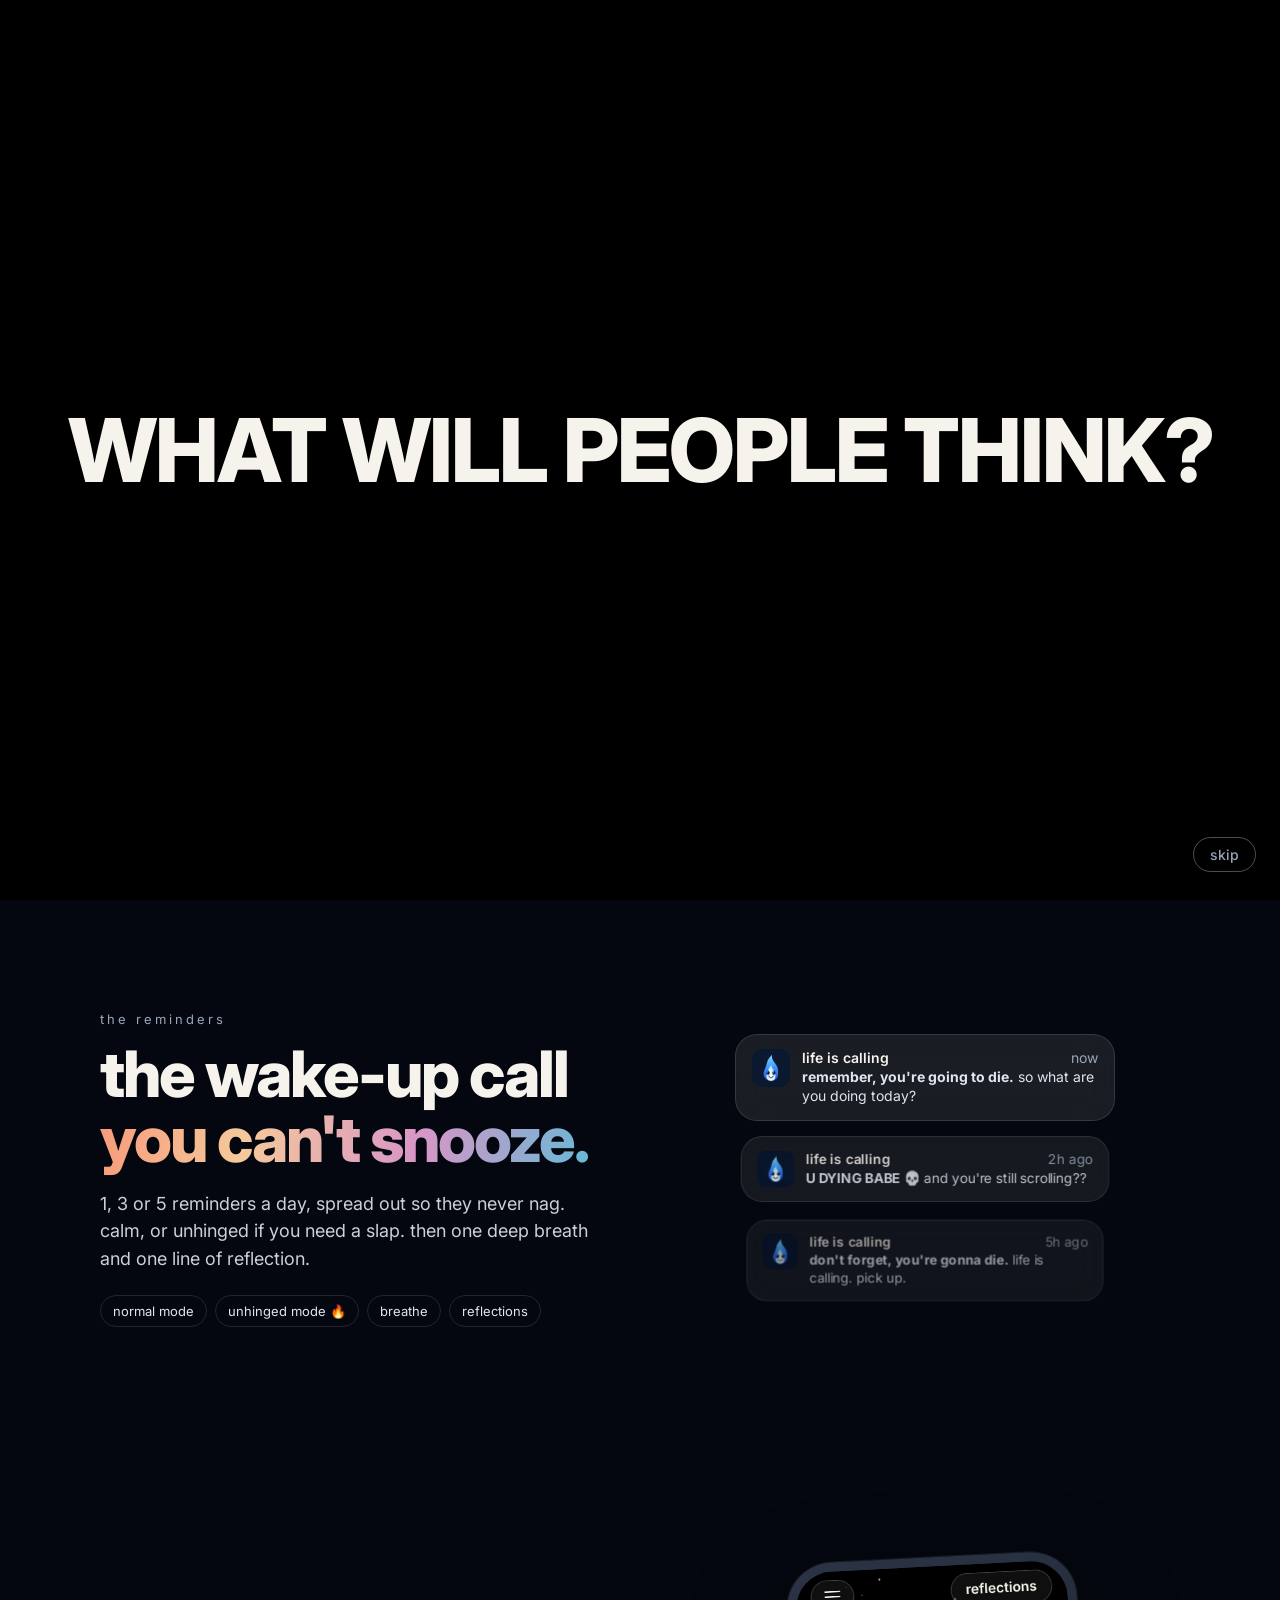
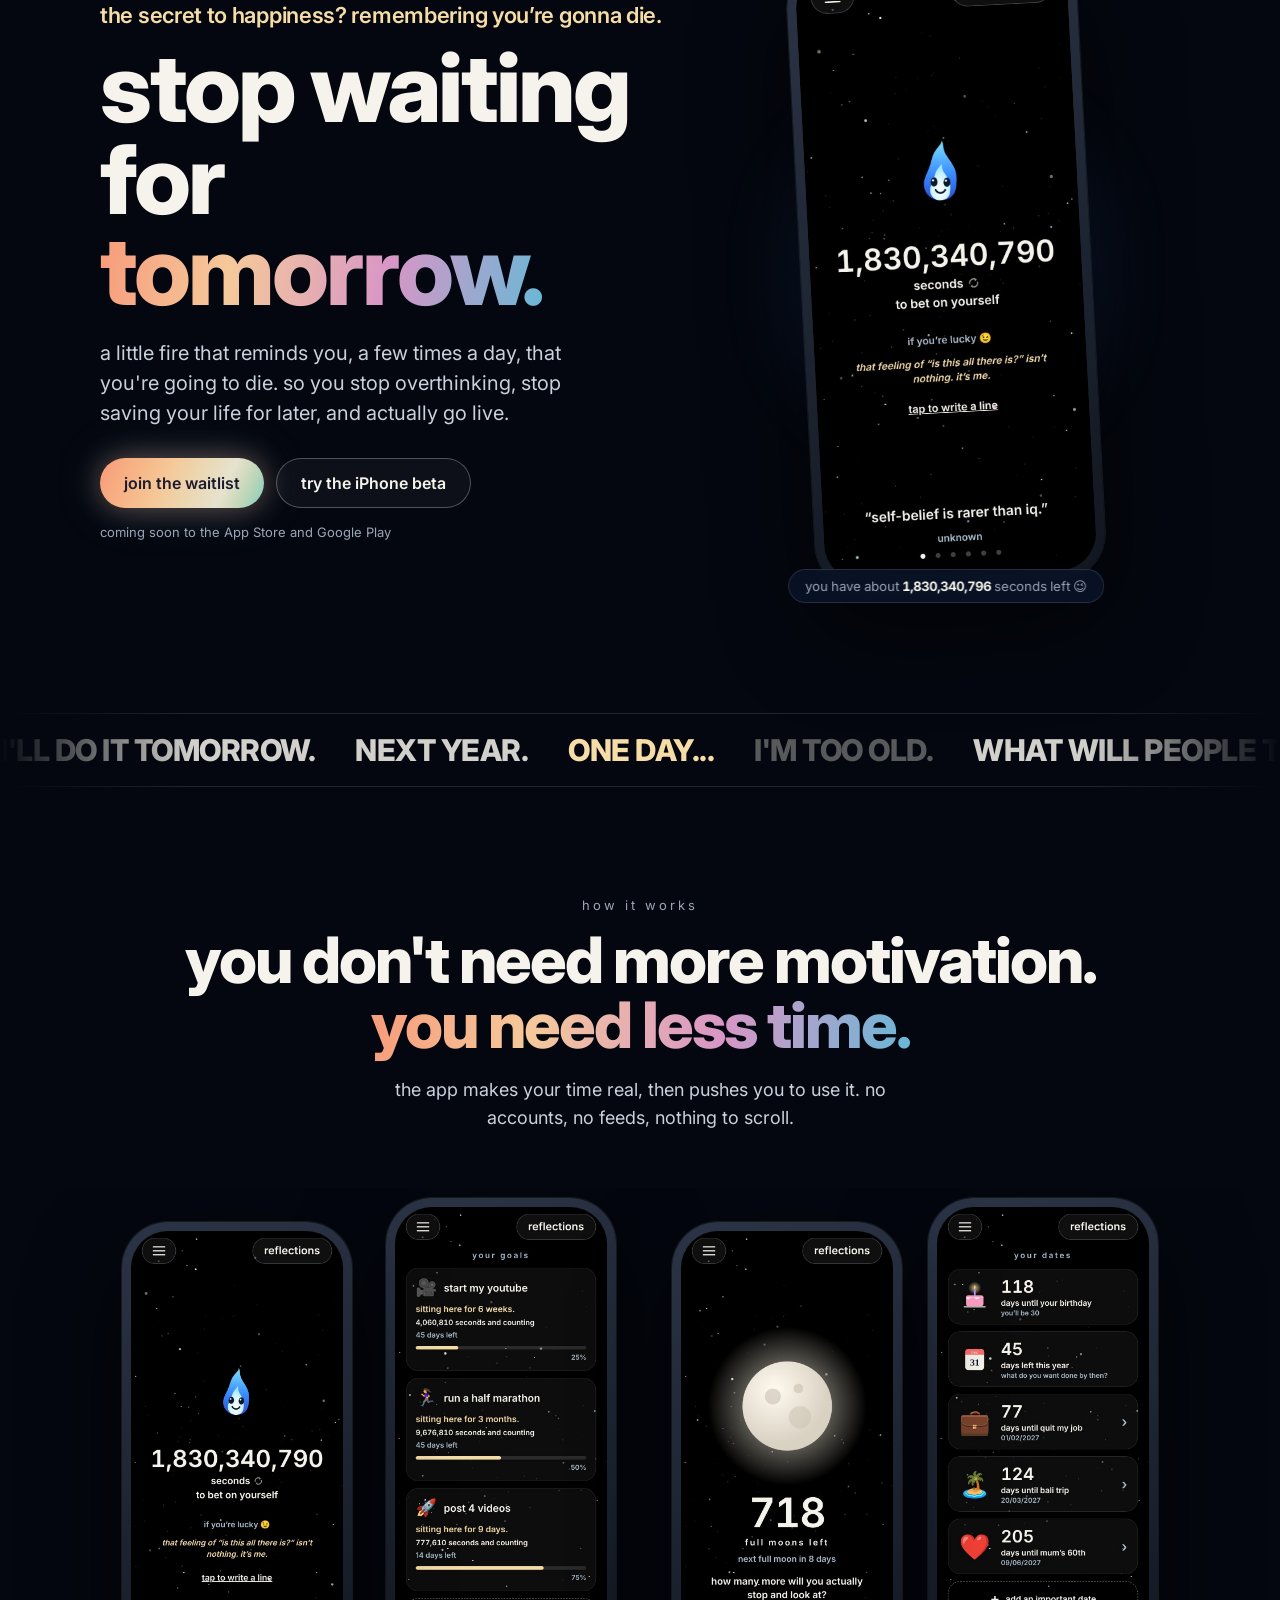
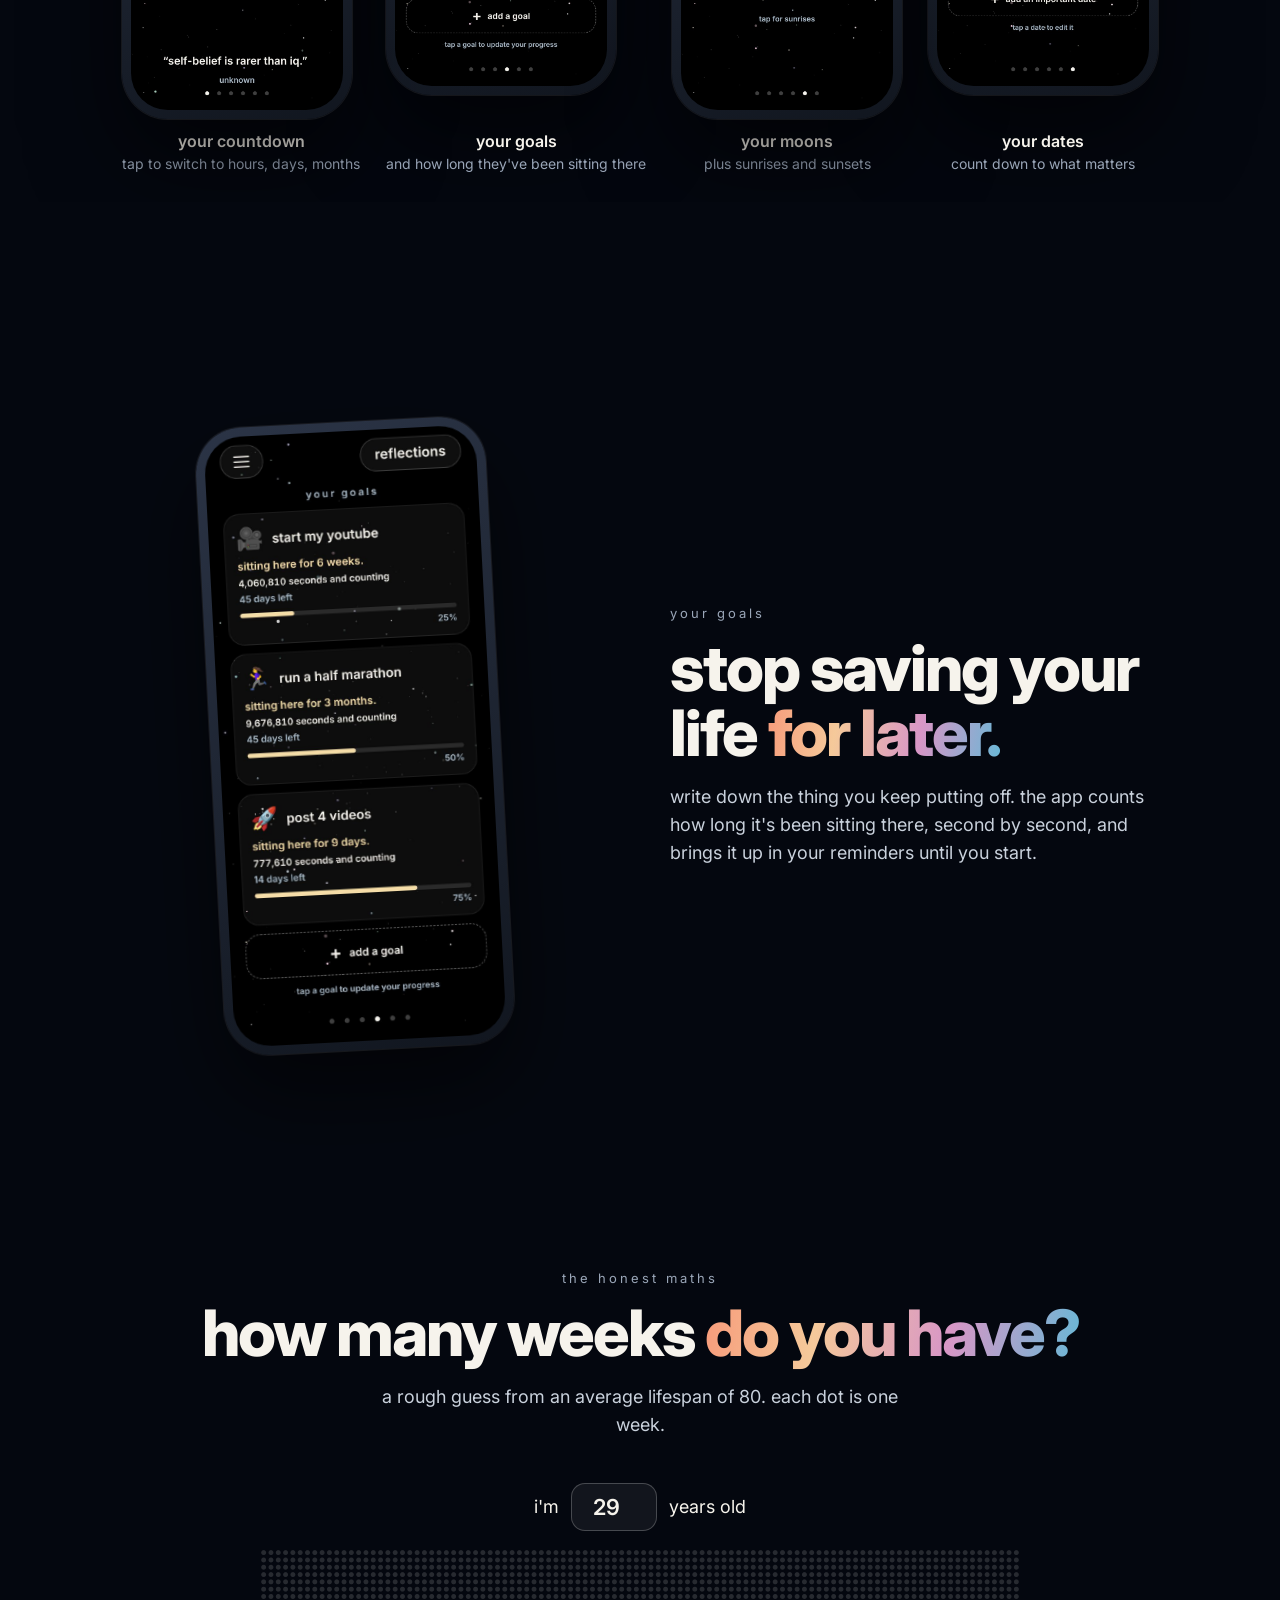
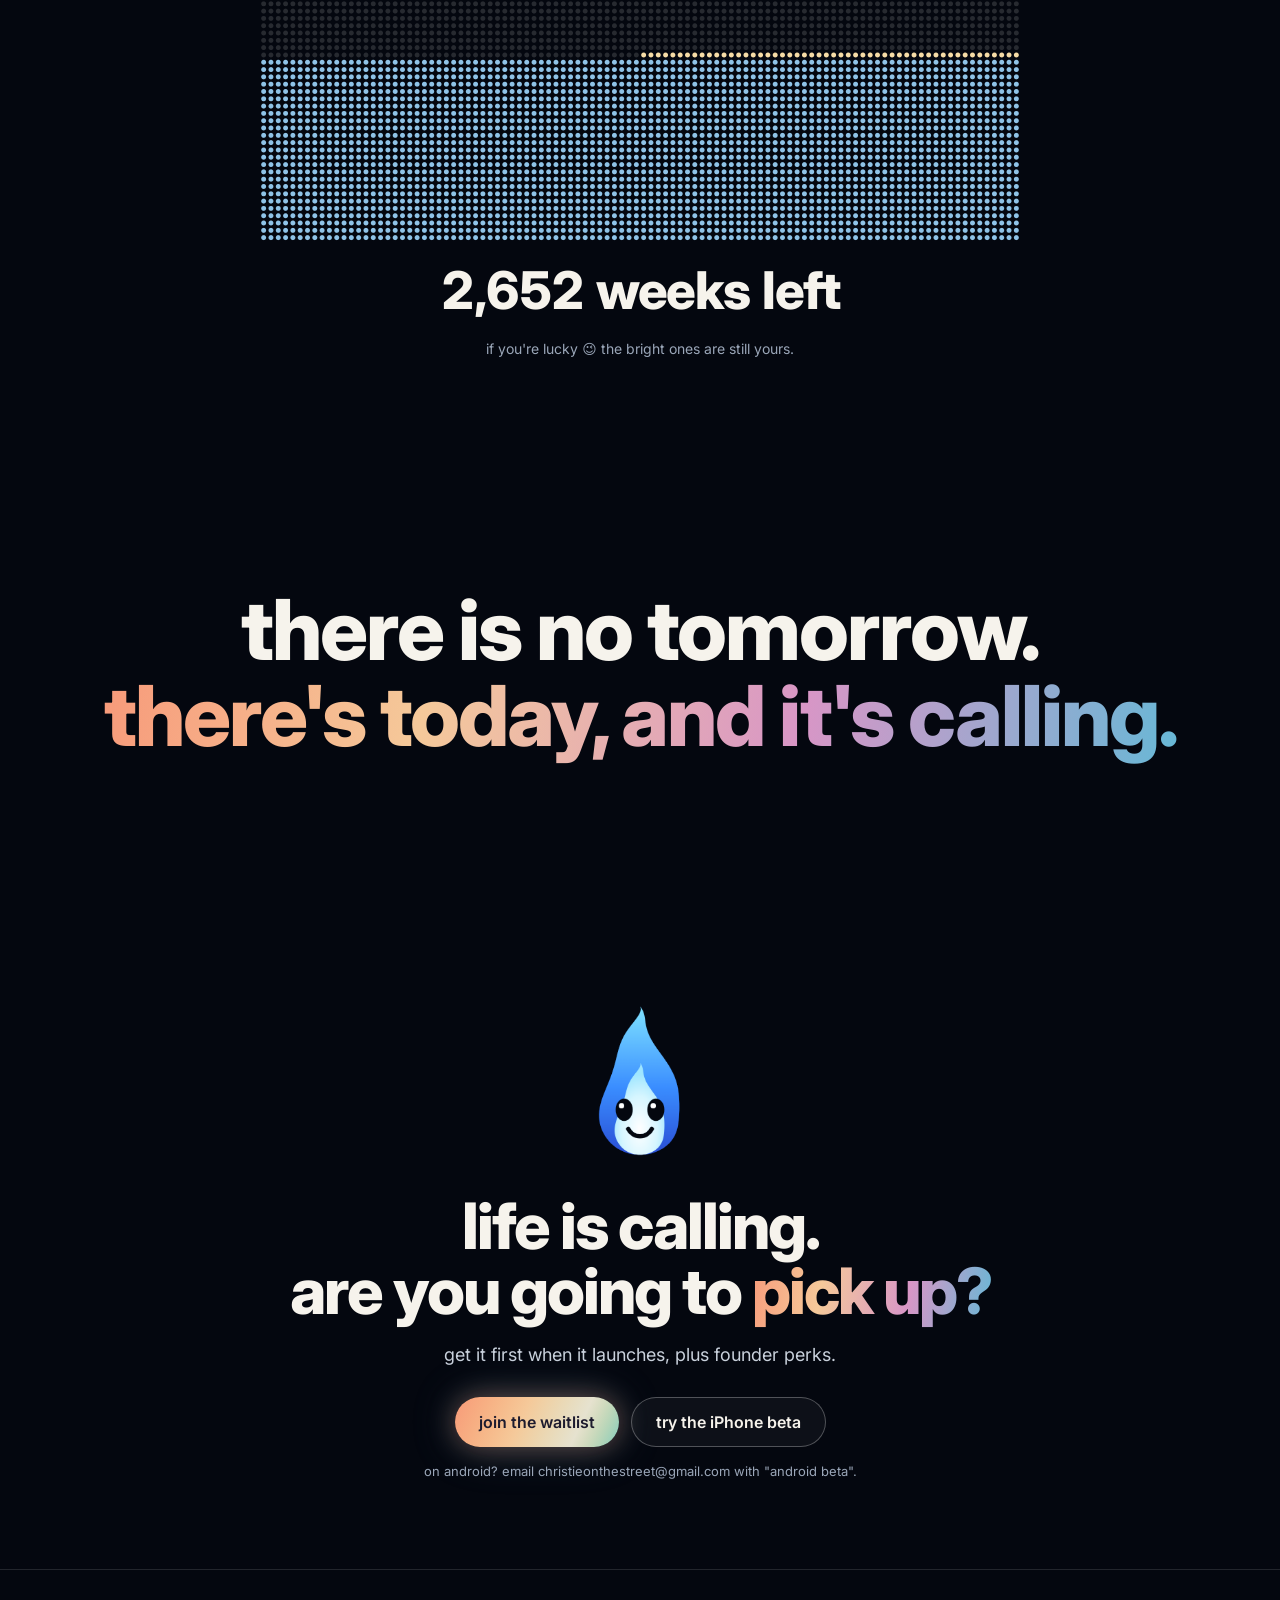
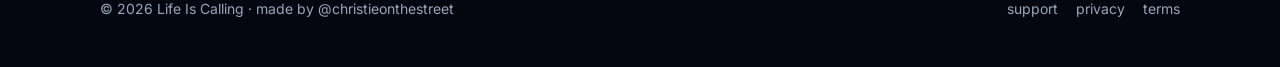
==== commit 4edc12ae: "Landing: the sign-up fills the first screen; reminders start below the fold Co-Authored-By: Claude O" ====
--- a/index.html
+++ b/index.html
@@ -125,7 +125,7 @@
 .weeks .note{color:var(--muted);font-size:14px}
 
 /* join: the fire, your age, your %, then your email */
-.joinflow{min-height:72vh;min-height:72dvh;display:flex;align-items:center;padding:40px 0 30px}
+.joinflow{min-height:calc(100vh - 64px);min-height:calc(100dvh - 64px);display:flex;align-items:center;padding:40px 0 60px}
 .joinflow>.wrap{width:100%}
 .joinflow .jfire img,.joinflow .bubble,.joinflow .jq,.joinflow .jage{opacity:0}
 .joinflow.go .jfire img{animation:popIn .7s cubic-bezier(.2,1.6,.4,1) .1s both,float 4s ease-in-out 1s infinite}
@@ -243,7 +243,7 @@
   </div>
 </section>
 
-<section id="how" style="padding-top:20px">
+<section id="how">
   <div class="wrap feature reveal">
     <div class="text">
       <div class="eyebrow">the reminders</div>
@@ -457,14 +457,19 @@
     born = Date.now() - age * 365.25 * 864e5 - 182 * 864e5; // middle of that year of age
     $('jResult').hidden = false; $('jForm').hidden = false;
     clearInterval(tick);
+    // Ramp up from 0% to their real number over a few seconds, then keep ticking live.
+    const started = performance.now(), RAMP = matchMedia('(prefers-reduced-motion: reduce)').matches ? 0 : 3200;
+    const ease = (t) => 1 - Math.pow(1 - t, 3);
+    $('jUsed').style.transition = 'none';
     const draw = () => {
-      const gone = Math.min(1, (Date.now() - born) / LIFE);
+      const k = RAMP ? ease(Math.min(1, (performance.now() - started) / RAMP)) : 1;
+      const real = Math.min(1, (Date.now() - born) / LIFE);
+      const gone = real * k;
       $('jPct').textContent = (gone * 100).toFixed(8);
       $('jUsed').style.width = (gone * 100) + '%';
-      $('jSecs').textContent = Math.max(0, Math.floor((born + LIFE - Date.now()) / 1000)).toLocaleString('en-AU');
+      $('jSecs').textContent = Math.max(0, Math.floor((LIFE - gone * LIFE) / 1000)).toLocaleString('en-AU');
     };
-    requestAnimationFrame(draw); tick = setInterval(draw, 80);
-    setTimeout(() => $('jResult').scrollIntoView({ behavior: 'smooth', block: 'start' }), 120);
+    draw(); tick = setInterval(draw, 40);
   });
 
   $('jForm').addEventListener('submit', async (e) => {
@@ -482,7 +487,6 @@
       $('jEmail').value = ''; $('jEmail').blur();
       note.textContent = 'you’re on the list. now go live.';
       $('jShare').hidden = false;
-      setTimeout(() => $('jShare').scrollIntoView({ behavior: 'smooth', block: 'center' }), 120);
     } catch {
       note.textContent = 'that didn’t go through. check your connection and try again.';
     } finally { $('jGo').disabled = false; }
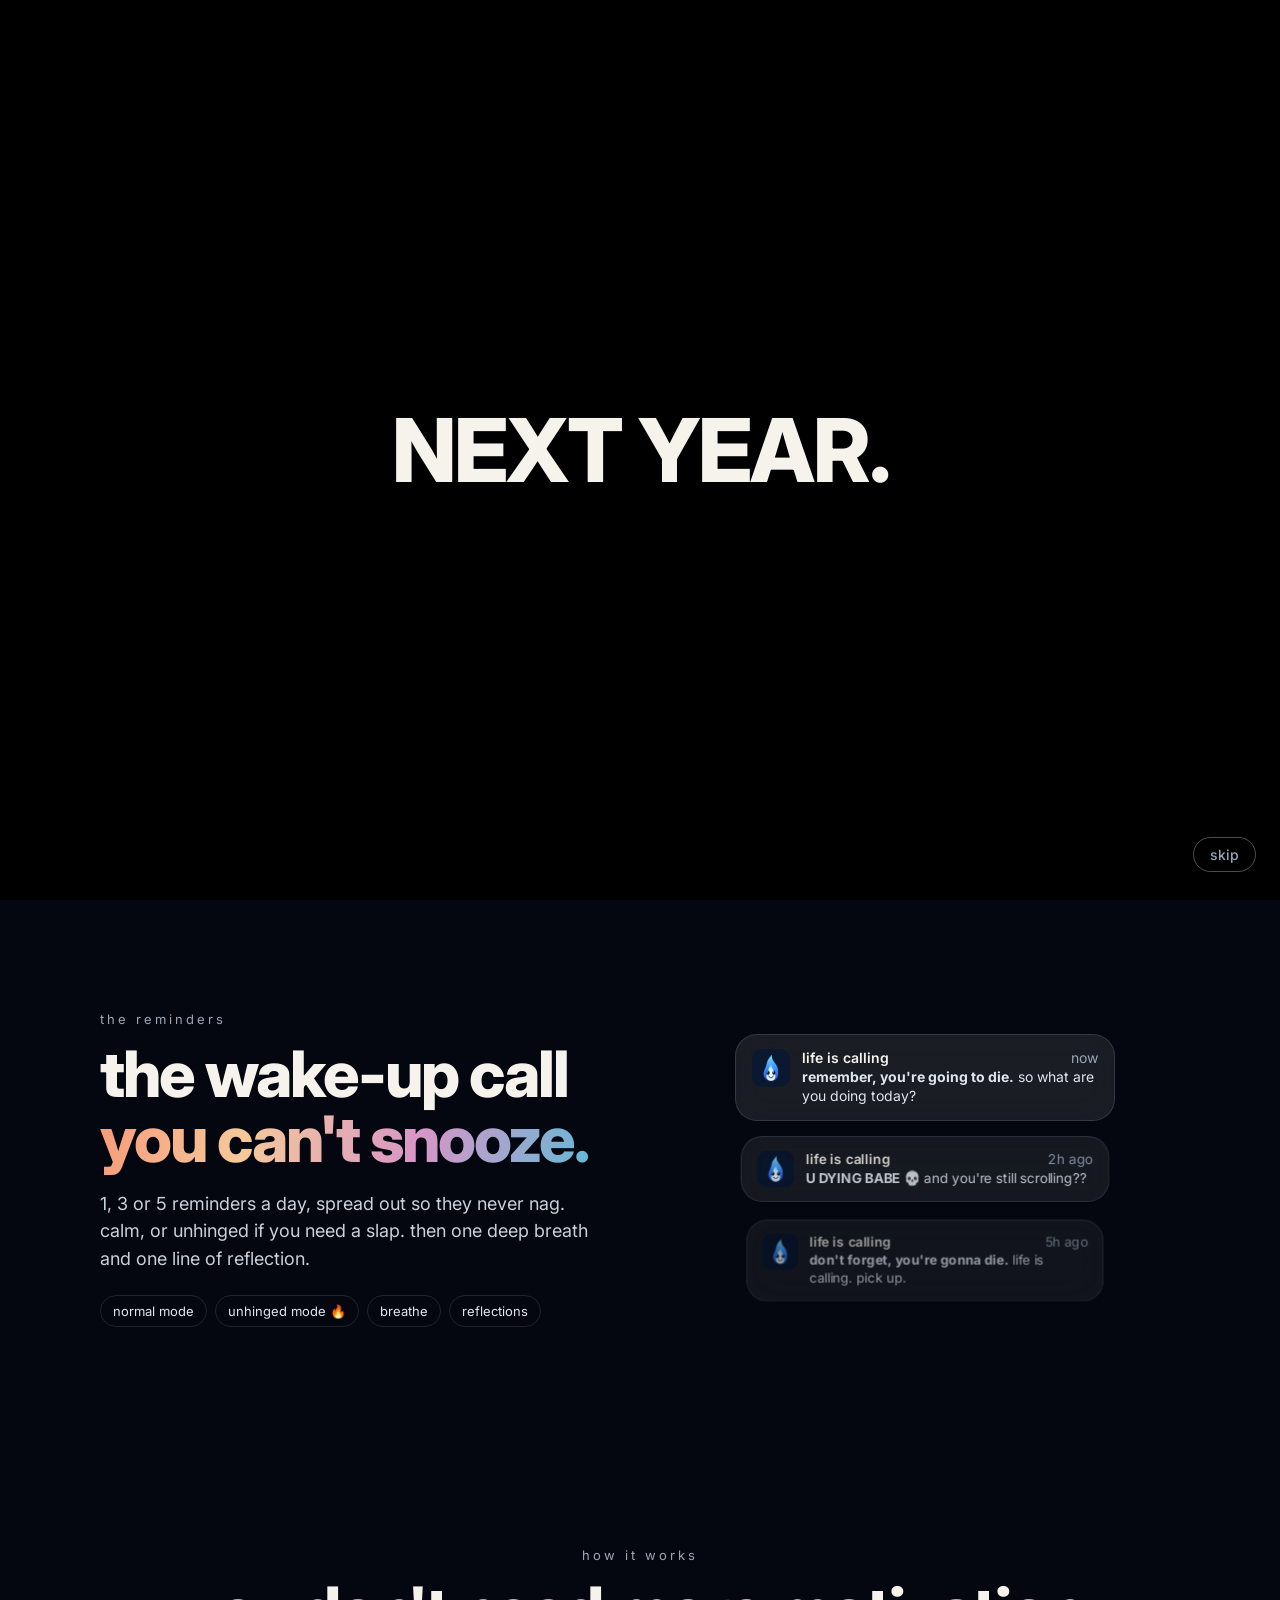
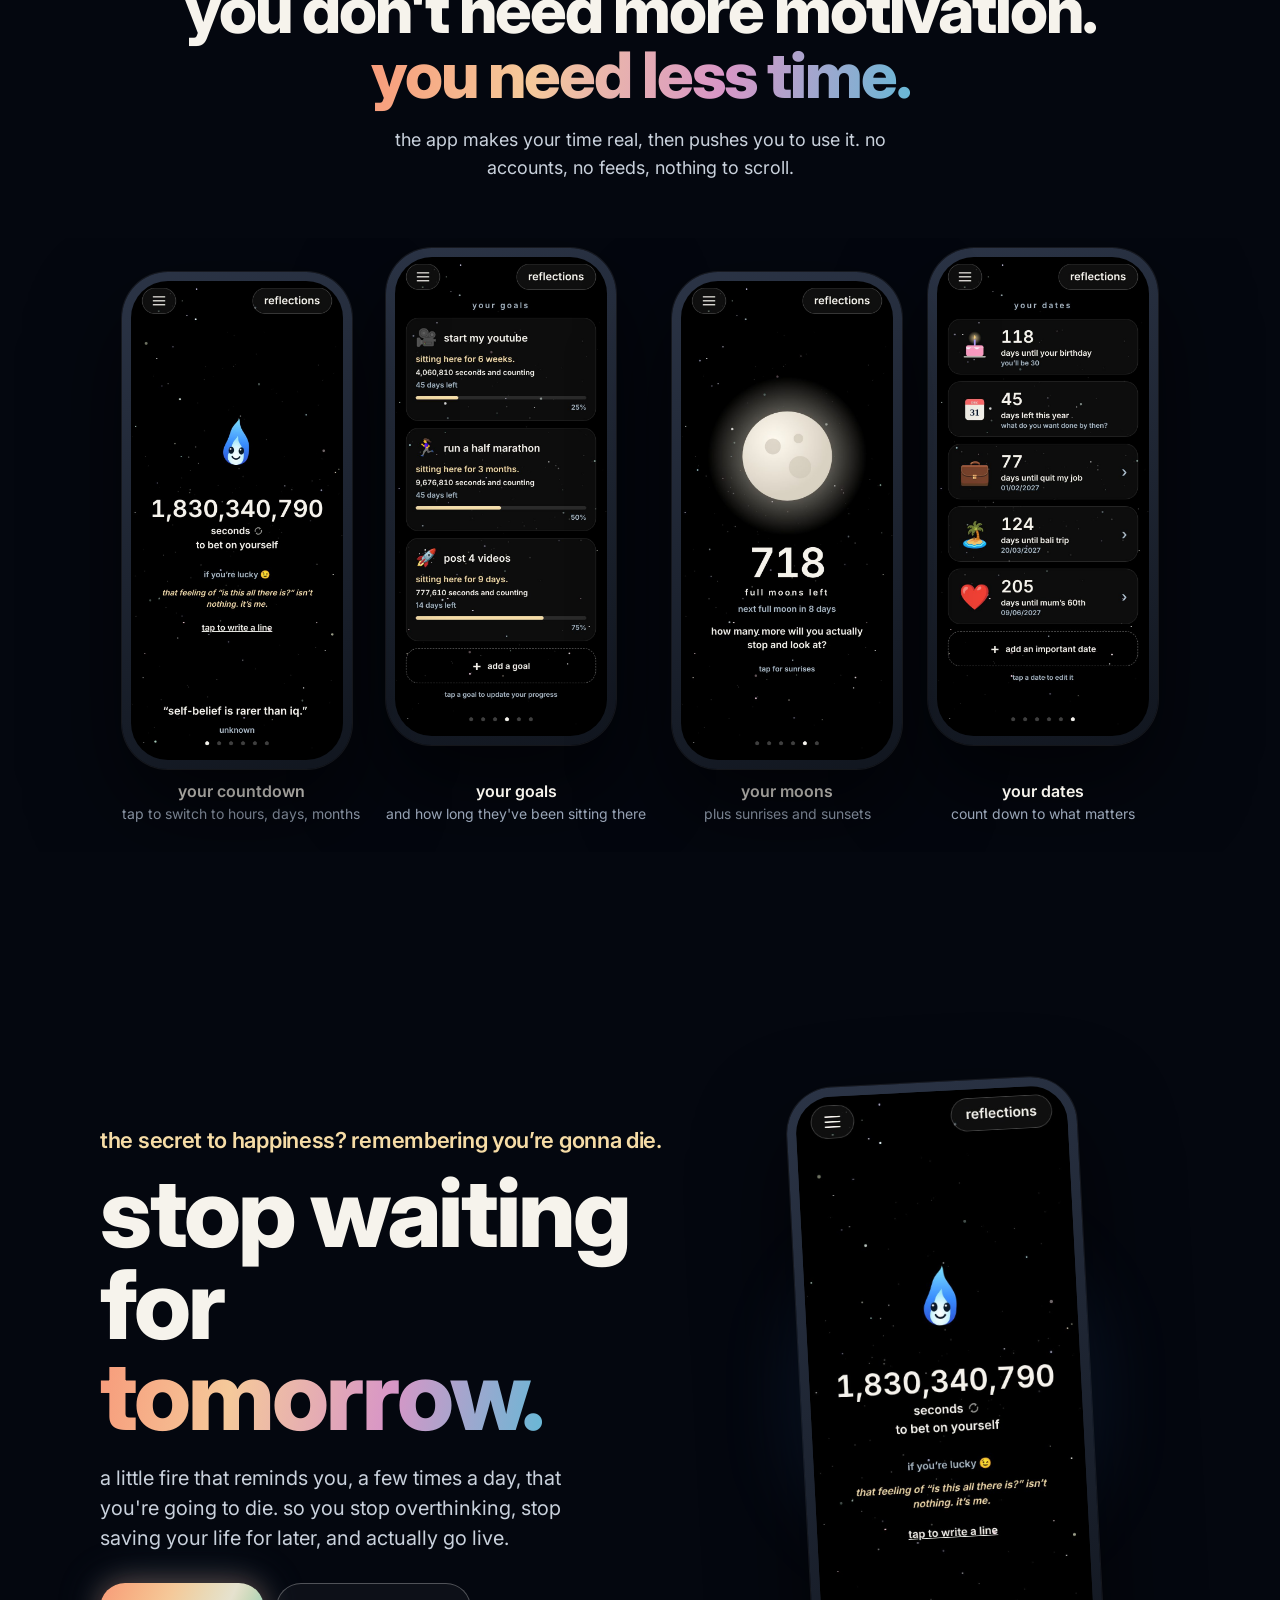
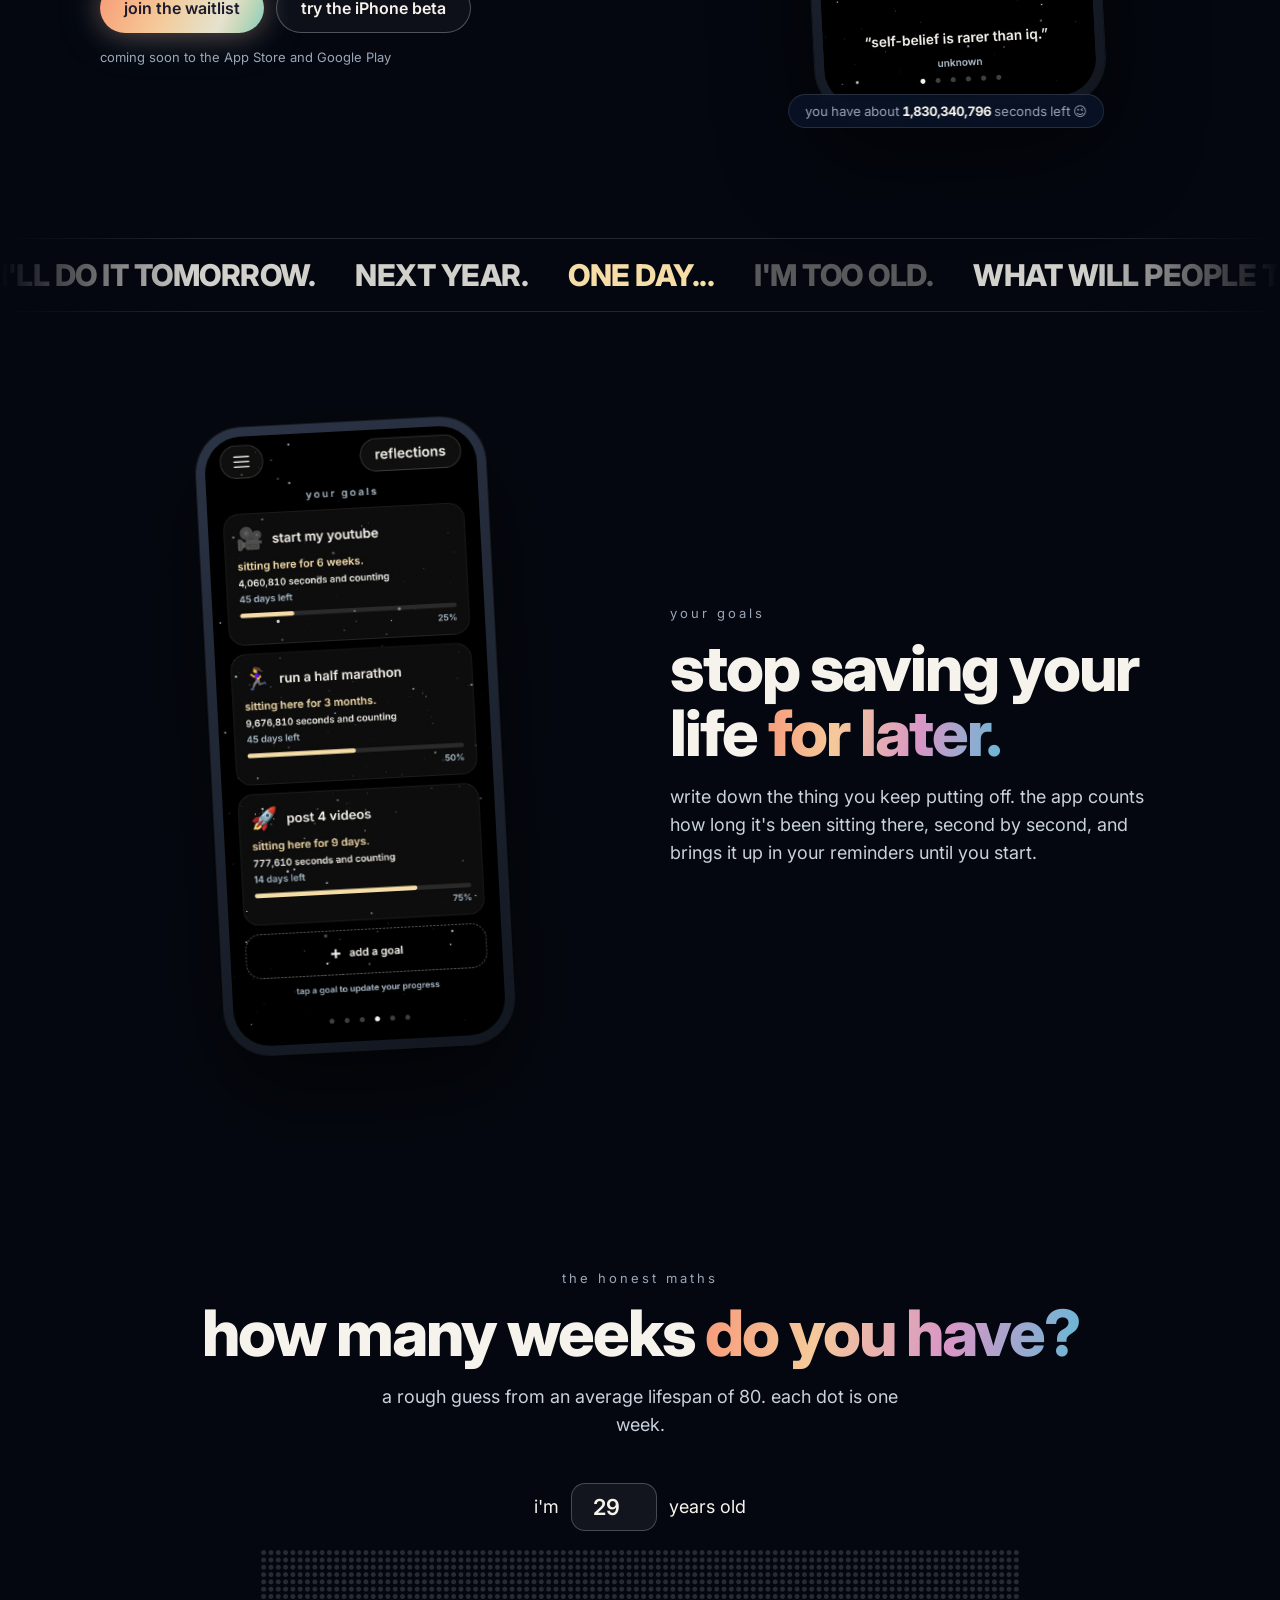
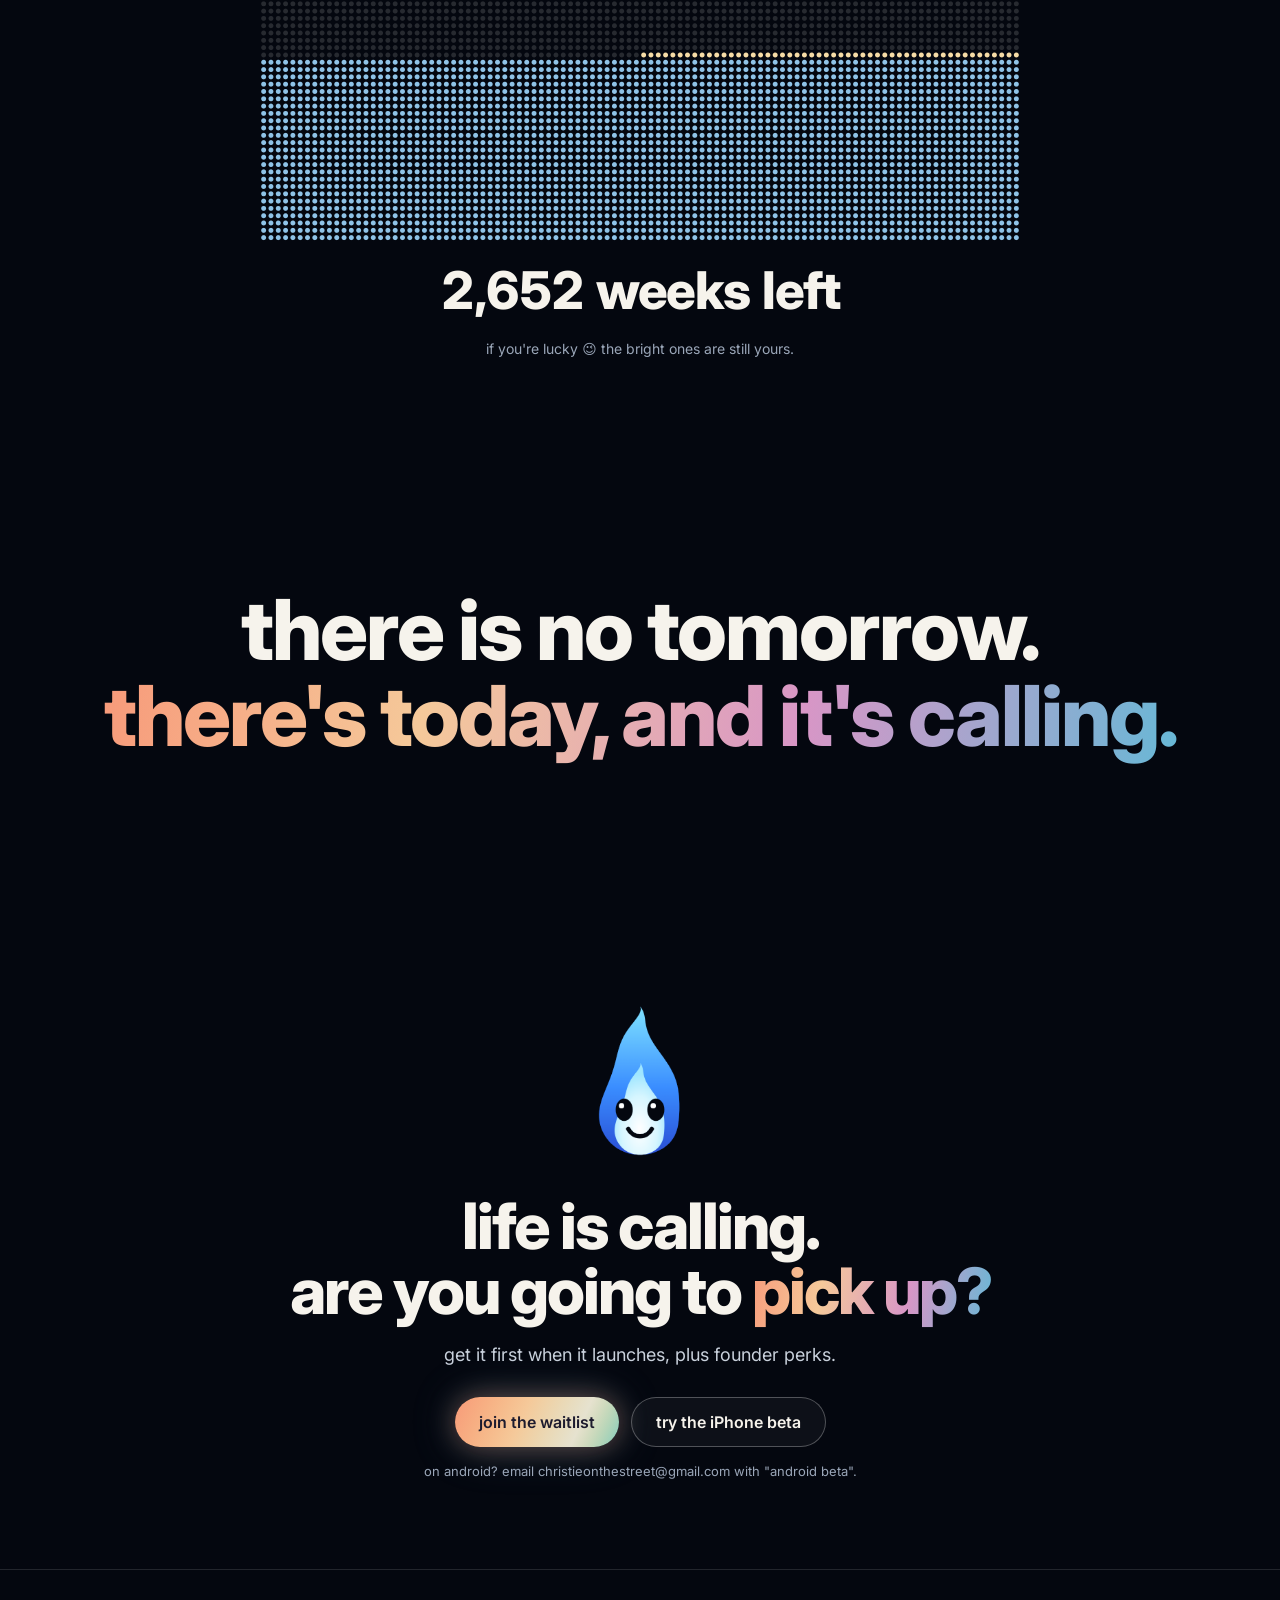
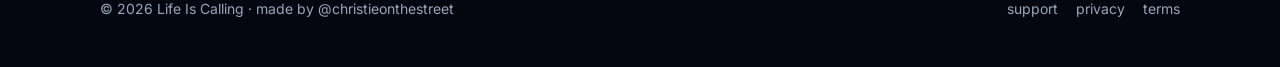
==== commit 01e874df: "Landing: 'you don't need more motivation, you need less time' before 'stop waiting for tomorrow' Co-" ====
--- a/index.html
+++ b/index.html
@@ -260,6 +260,20 @@
 </section>
 
 <div id="rest">
+<section>
+  <div class="wrap center reveal">
+    <div class="eyebrow">how it works</div>
+    <h2>you don't need more motivation.<br><em>you need less time.</em></h2>
+    <p class="sub">the app makes your time real, then pushes you to use it. no accounts, no feeds, nothing to scroll.</p>
+  </div>
+  <div class="strip reveal">
+    <figure><div class="phone"><img src="./img/home.jpg" alt="Live countdown: seconds to answer the call" loading="lazy" width="390" height="844"></div><figcaption>your countdown<span>tap to switch to hours, days, months</span></figcaption></figure>
+    <figure><div class="phone"><img src="./img/goals.jpg" alt="Goals page: start my youtube, sitting here for 6 weeks" loading="lazy" width="390" height="844"></div><figcaption>your goals<span>and how long they've been sitting there</span></figcaption></figure>
+    <figure><div class="phone"><img src="./img/sky.jpg" alt="718 full moons left" loading="lazy" width="390" height="844"></div><figcaption>your moons<span>plus sunrises and sunsets</span></figcaption></figure>
+    <figure><div class="phone"><img src="./img/dates.jpg" alt="Countdowns to your birthday, the end of the year and your own dates" loading="lazy" width="390" height="844"></div><figcaption>your dates<span>count down to what matters</span></figcaption></figure>
+  </div>
+</section>
+
 <div class="wrap">
   <header class="hero">
     <div>
@@ -280,20 +294,6 @@
 </div>
 
 <div class="marquee" aria-hidden="true"><div class="track" id="track"></div></div>
-
-<section>
-  <div class="wrap center reveal">
-    <div class="eyebrow">how it works</div>
-    <h2>you don't need more motivation.<br><em>you need less time.</em></h2>
-    <p class="sub">the app makes your time real, then pushes you to use it. no accounts, no feeds, nothing to scroll.</p>
-  </div>
-  <div class="strip reveal">
-    <figure><div class="phone"><img src="./img/home.jpg" alt="Live countdown: seconds to answer the call" loading="lazy" width="390" height="844"></div><figcaption>your countdown<span>tap to switch to hours, days, months</span></figcaption></figure>
-    <figure><div class="phone"><img src="./img/goals.jpg" alt="Goals page: start my youtube, sitting here for 6 weeks" loading="lazy" width="390" height="844"></div><figcaption>your goals<span>and how long they've been sitting there</span></figcaption></figure>
-    <figure><div class="phone"><img src="./img/sky.jpg" alt="718 full moons left" loading="lazy" width="390" height="844"></div><figcaption>your moons<span>plus sunrises and sunsets</span></figcaption></figure>
-    <figure><div class="phone"><img src="./img/dates.jpg" alt="Countdowns to your birthday, the end of the year and your own dates" loading="lazy" width="390" height="844"></div><figcaption>your dates<span>count down to what matters</span></figcaption></figure>
-  </div>
-</section>
 
 <section>
   <div class="wrap feature flip reveal">
